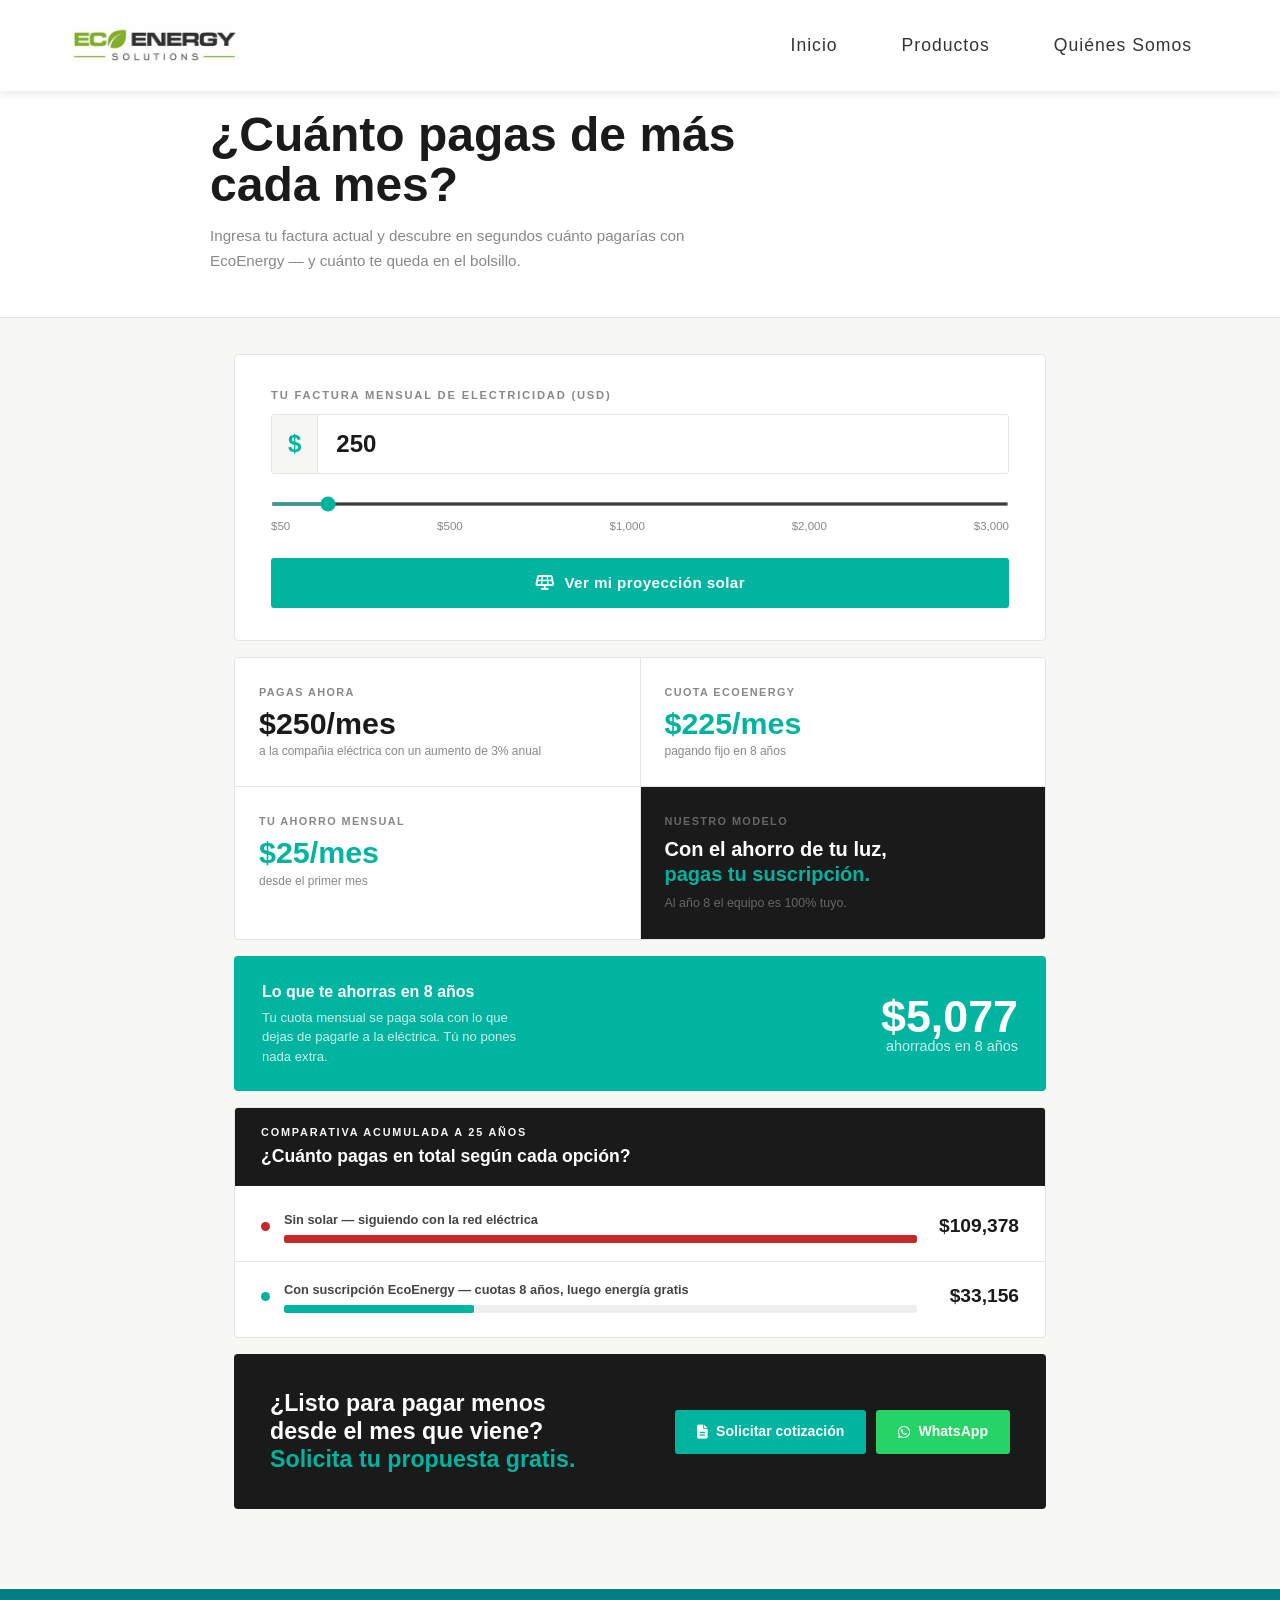
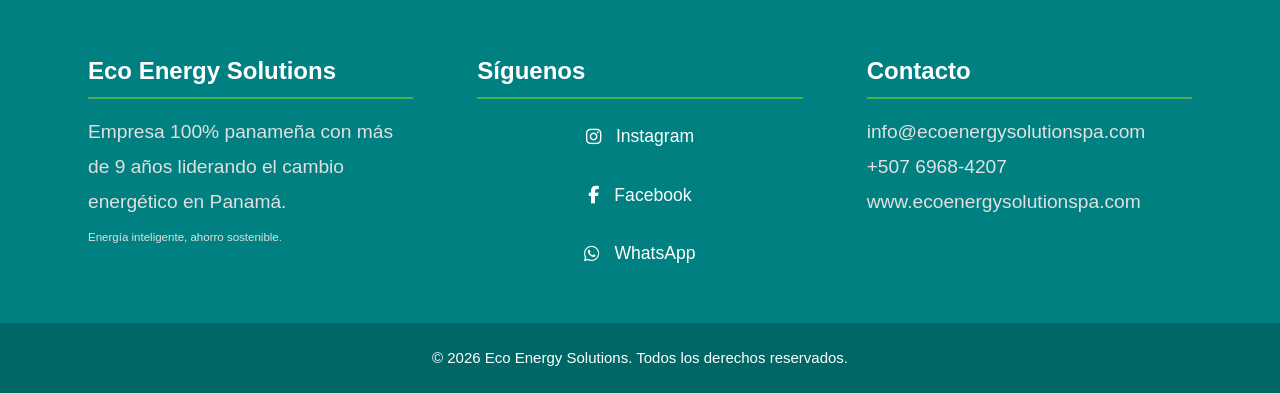
==== calculadora.html @ 78677430 "fix: corregir texto WhatsApp a 8 años" ====
<!DOCTYPE html>
<html lang="es">
<head>
<meta charset="UTF-8">
<meta name="viewport" content="width=device-width, initial-scale=1.0">
<title>Calculadora Solar — Eco Energy Solutions</title>
<link rel="stylesheet" href="https://cdnjs.cloudflare.com/ajax/libs/font-awesome/6.4.0/css/all.min.css">
  <link rel="stylesheet" href="styles.css">
  <link rel="stylesheet" href="home.css">
  <style>
*{box-sizing:border-box;margin:0;padding:0}
:root{
  --teal:#00b4a0;
  --teal-dark:#009688;
  --ink:#1a1a1a;
  --ink2:#444;
  --ink3:#888;
  --line:#e4e4e4;
  --bg:#f7f7f5;
  --white:#ffffff;
}
body{font-family:Arial, sans-serif;background:var(--bg);color:var(--ink);font-size:15px;line-height:1.5}

/* NAV - Igual al del index.html */
.navbar {
  position: fixed;
  top: 0;
  left: 0;
  width: 100%;
  z-index: 1000;
  background: white;
  box-shadow: 0 2px 10px rgba(0, 0, 0, 0.1);
  padding: 0;
}

.navbar-container {
  max-width: 1200px;
  margin: 0 auto;
  padding: 0 2rem;
  display: flex;
  justify-content: space-between;
  align-items: center;
}

.navbar-logo {
  display: flex;
  align-items: center;
  padding: 0.5rem 0;
}

.logo-img {
  height: 100px;
  max-height: 75px;
  width: auto;
  transition: transform 0.3s ease;
}

.navbar-menu {
  display: flex;
  list-style: none;
  gap: 2rem;
  margin: 0;
  padding: 0;
}

.nav-link {
  color: #333;
  text-decoration: none;
  font-size: 1.1rem;
  font-weight: 500;
  padding: 0.5rem 1rem;
  border-radius: 5px;
  transition: all 0.3s ease;
  position: relative;
  letter-spacing: 1px;
}

.nav-link:hover {
  color: #2e7d32;
}

.nav-link::after {
  content: '';
  position: absolute;
  bottom: 0;
  left: 50%;
  width: 0;
  height: 2px;
  background: #2e7d32;
  transition: all 0.3s ease;
  transform: translateX(-50%);
}

.nav-link:hover::after {
  width: 80%;
}

/* HEADER */
.page-header{background:var(--white);border-bottom:1px solid var(--line);padding:48px 32px 44px; padding-top: 110px}
.page-header-inner{max-width:860px;margin:0 auto}
.eyebrow{font-size:.72rem;letter-spacing:2px;text-transform:uppercase;color:var(--teal);margin-bottom:10px;font-weight:600}
.page-header h1{font-family:Arial, sans-serif;font-size:clamp(1.9rem,4vw,3rem);font-weight:700;color:var(--ink);line-height:1.05;margin-bottom:12px}
.page-header p{color:var(--ink3);max-width:500px;font-size:.95rem;line-height:1.65}

/* MAIN */
.main{max-width:860px;margin:0 auto;padding:36px 24px 80px}

/* INPUT CARD */
.card{background:var(--white);border:1px solid var(--line);border-radius:4px;padding:32px 36px;margin-bottom:16px}
.field-label{font-size:.7rem;letter-spacing:1.8px;text-transform:uppercase;color:var(--ink3);font-weight:600;margin-bottom:10px;display:block}
.amount-row{display:flex;align-items:center;border:1.5px solid var(--line);border-radius:3px;overflow:hidden;transition:border-color .2s}
.amount-row:focus-within{border-color:var(--teal)}
.amount-prefix{padding:0 16px;font-size:1.5rem;font-weight:700;color:var(--teal);background:var(--bg);border-right:1px solid var(--line);height:58px;display:flex;align-items:center}
.amount-input{border:none;outline:none;font-size:1.5rem;font-weight:700;font-family:Arial, sans-serif;color:var(--ink);padding:0 18px;height:58px;flex:1;background:var(--white);min-width:0}
.slide-row{margin-top:16px}
.slide-row input[type=range]{width:100%;accent-color:var(--teal);cursor:pointer;height:4px}
.slide-marks{display:flex;justify-content:space-between;margin-top:6px;font-size:.72rem;color:var(--ink3)}
.calc-btn{margin-top:22px;background:var(--teal);color:var(--white);border:none;padding:0 32px;height:50px;font-family:Arial, sans-serif;font-size:.95rem;font-weight:600;letter-spacing:.4px;cursor:pointer;border-radius:3px;transition:background .2s;display:inline-flex;align-items:center;gap:10px;width:100%;justify-content:center}
.calc-btn:hover{background:var(--teal-dark)}

/* RESULTADO */
#resultado{display:none}
#resultado.show{display:block;animation:rise .4s ease}
@keyframes rise{from{opacity:0;transform:translateY(14px)}to{opacity:1;transform:translateY(0)}}

/* GRID 2x2 */
.resumen-grid{display:grid;grid-template-columns:1fr 1fr;gap:1px;background:var(--line);border:1px solid var(--line);border-radius:4px;overflow:hidden;margin-bottom:16px}
.rc{background:var(--white);padding:26px 24px}
.rc-label{font-size:.68rem;letter-spacing:1.4px;text-transform:uppercase;color:var(--ink3);font-weight:600;margin-bottom:8px}
.rc-val{font-family:Arial, sans-serif;font-size:1.9rem;font-weight:700;color:var(--ink);line-height:1;margin-bottom:5px}
.rc-val.teal{color:var(--teal)}
.rc-sub{font-size:.75rem;color:var(--ink3);line-height:1.4}

/* celda especial — eslogan */
.rc.slogan{background:var(--ink);display:flex;flex-direction:column;justify-content:center}
.rc.slogan .rc-label{color:#666}
.rc.slogan .slogan-text{font-family:Arial, sans-serif;font-size:1.25rem;font-weight:700;color:var(--white);line-height:1.25;margin-bottom:8px}
.rc.slogan .slogan-text em{color:var(--teal);font-style:normal}
.rc.slogan .rc-sub{color:#666;font-size:.78rem}

/* AHORRO BANNER */
.ahorro-banner{background:var(--teal);border-radius:4px;padding:24px 28px;display:flex;align-items:center;justify-content:space-between;gap:16px;margin-bottom:16px;flex-wrap:wrap}
.ab-text strong{color:var(--white);font-size:1rem;display:block;margin-bottom:4px;font-weight:700}
.ab-text p{color:rgba(255,255,255,.8);font-size:.82rem;max-width:280px;line-height:1.5}
.ab-num{font-family:Arial, sans-serif;font-size:2.8rem;font-weight:700;color:var(--white);line-height:1;text-align:right}
.ab-num small{font-size:.9rem;font-weight:500;opacity:.8;display:block}

/* BARRAS */
.compare-card{background:var(--white);border:1px solid var(--line);border-radius:4px;overflow:hidden;margin-bottom:16px}
.compare-header{background:var(--ink);padding:16px 26px}
.compare-header p{color:#f8f6f6;font-size:.68rem;letter-spacing:1.8px;text-transform:uppercase;font-weight:600}
.compare-header h2{color:var(--white);font-family:Arial, sans-serif;font-size:1.1rem;font-weight:600;margin-top:3px}
.compare-rows{padding:6px 0}
.compare-row{display:flex;align-items:center;padding:18px 26px;border-bottom:1px solid var(--line);gap:14px}
.compare-row:last-child{border-bottom:none}
.cr-dot{width:9px;height:9px;border-radius:50%;flex-shrink:0}
.cr-dot.red{background:#c62828}
.cr-dot.teal{background:var(--teal)}
.cr-dot.gray{background:#90a4ae}
.cr-info{flex:1;min-width:0}
.cr-label{font-size:.8rem;font-weight:600;color:var(--ink2);margin-bottom:6px}
.cr-track{height:8px;background:#efefef;border-radius:2px;overflow:hidden}
.cr-fill{height:100%;border-radius:2px;transition:width 1.1s cubic-bezier(.4,0,.2,1)}
.cr-fill.red{background:#c62828}
.cr-fill.teal{background:var(--teal)}
.cr-fill.gray{background:#90a4ae}
.cr-val{font-family:Arial, sans-serif;font-size:1.2rem;font-weight:700;color:var(--ink);white-space:nowrap;min-width:88px;text-align:right}

/* CTA */
.cta-strip{background:var(--ink);padding:36px;border-radius:4px;display:flex;align-items:center;justify-content:space-between;gap:24px;flex-wrap:wrap}
.cta-strip h2{font-family:Arial, sans-serif;font-size:1.45rem;font-weight:700;color:var(--white);line-height:1.2}
.cta-strip h2 em{color:var(--teal);font-style:normal}
.cta-btns{display:flex;gap:10px;flex-wrap:wrap}
.btn-teal{background:var(--teal);color:var(--white);text-decoration:none;padding:0 22px;height:44px;display:inline-flex;align-items:center;gap:8px;border-radius:3px;font-weight:600;font-size:.88rem;transition:background .2s}
.btn-teal:hover{background:var(--teal-dark)}
.btn-wa{background:#25d366;color:var(--white);text-decoration:none;padding:0 22px;height:44px;display:inline-flex;align-items:center;gap:8px;border-radius:3px;font-weight:600;font-size:.88rem;transition:background .2s}
.btn-wa:hover{background:#1ebc58}

/* Footer - usa los estilos de home.css */
.footer {
    font-family: Arial, sans-serif;
}

@media(max-width:620px){
  .resumen-grid{grid-template-columns:1fr}
  .ahorro-banner{flex-direction:column;text-align:center}
  .ab-num{text-align:center;font-size:2.2rem}
  .cta-strip{flex-direction:column;text-align:center;padding:28px 24px}
  .cta-btns{justify-content:center}
  .footer-grid{grid-template-columns:1fr}
  .card{padding:24px 20px}
  .nav{padding:0 16px}
  .page-header{padding:36px 20px 32px}
}
</style>
</head>
<body>

<nav class="navbar">
  <div class="navbar-container">
    <a href="/" class="navbar-logo">
      <img src="logo-ecoenergy.jpeg" alt="Logo Eco Energy Solutions" class="logo-img">
    </a>
    <ul class="navbar-menu">
      <li><a href="/" class="nav-link">Inicio</a></li>
      <li><a href="/productos" class="nav-link">Productos</a></li>
      <li><a href="/#quienes-somos" class="nav-link">Quiénes Somos</a></li>
    </ul>
  </div>
</nav>

<div class="page-header">
  <div class="page-header-inner">
    <h1>¿Cuánto pagas de más<br>cada mes?</h1>
    <p>Ingresa tu factura actual y descubre en segundos cuánto pagarías con EcoEnergy — y cuánto te queda en el bolsillo.</p>
  </div>
</div>

<div class="main">

  <!-- INPUT -->
  <div class="card">
    <label class="field-label">Tu factura mensual de electricidad (USD)</label>
    <div class="amount-row">
      <span class="amount-prefix">$</span>
      <input class="amount-input" type="number" id="bill" min="50" max="3000" step="5" value="250"
        oninput="document.getElementById('slider').value=this.value; calcular()">
    </div>
    <div class="slide-row">
      <input type="range" id="slider" min="50" max="3000" step="5" value="250"
        oninput="document.getElementById('bill').value=this.value; calcular()">
      <div class="slide-marks"><span>$50</span><span>$500</span><span>$1,000</span><span>$2,000</span><span>$3,000</span></div>
    </div>
    <button class="calc-btn" onclick="calcular()">
      <i class="fas fa-solar-panel"></i> Ver mi proyección solar
    </button>
  </div>

  <!-- RESULTADO -->
  <div id="resultado">

    <!-- GRID 2x2 -->
    <div class="resumen-grid">
      <div class="rc">
        <div class="rc-label">Pagas ahora</div>
        <div class="rc-val" id="r-red">—</div>
        <div class="rc-sub">a la compañia eléctrica con un aumento de 3% anual</div>
      </div>
      <div class="rc">
        <div class="rc-label">Cuota EcoEnergy</div>
        <div class="rc-val teal" id="r-cuota">—</div>
        <div class="rc-sub">pagando fijo en 8 años</div>
      </div>
      <div class="rc">
        <div class="rc-label">Tu ahorro mensual</div>
        <div class="rc-val teal" id="r-ahorro-mes">—</div>
        <div class="rc-sub">desde el primer mes</div>
      </div>
      <div class="rc slogan">
        <div class="rc-label">Nuestro modelo</div>
        <div class="slogan-text">Con el ahorro de tu luz,<br><em>pagas tu suscripción.</em></div>
        <div class="rc-sub">Al año 8 el equipo es 100% tuyo.</div>
      </div>
    </div>

    <!-- AHORRO 8 AÑOS -->
    <div class="ahorro-banner">
      <div class="ab-text">
        <strong>Lo que te ahorras en 8 años</strong>
        <p>Tu cuota mensual se paga sola con lo que dejas de pagarle a la eléctrica. Tú no pones nada extra.</p>
      </div>
      <div class="ab-num">
        <span id="r-ahorro8">—</span>
        <small>ahorrados en 8 años</small>
      </div>
    </div>

    <!-- BARRAS 25 AÑOS -->
    <div class="compare-card">
      <div class="compare-header">
        <p>Comparativa acumulada a 25 años</p>
        <h2>¿Cuánto pagas en total según cada opción?</h2>
      </div>
      <div class="compare-rows">
        <div class="compare-row">
          <div class="cr-dot red"></div>
          <div class="cr-info">
            <div class="cr-label">Sin solar — siguiendo con la red eléctrica</div>
            <div class="cr-track"><div class="cr-fill red" id="b-red" style="width:0%"></div></div>
          </div>
          <div class="cr-val" id="b-red-val">—</div>
        </div>
        <div class="compare-row">
          <div class="cr-dot teal"></div>
          <div class="cr-info">
            <div class="cr-label">Con suscripción EcoEnergy — cuotas 8 años, luego energía gratis</div>
            <div class="cr-track"><div class="cr-fill teal" id="b-eco" style="width:0%"></div></div>
          </div>
          <div class="cr-val" id="b-eco-val">—</div>
        </div>
        </div> <!-- cierra compare-rows -->
      </div> <!-- cierra compare-card -->
    </div> <!-- cierra #resultado -->

    <!-- CTA -->
    <div class="cta-strip">
      <h2>¿Listo para pagar menos<br>desde el mes que viene?<br><em>Solicita tu propuesta gratis.</em></h2>
      <div class="cta-btns">
        <a href="/index.html#contacto" class="btn-teal"><i class="fas fa-file-alt"></i> Solicitar cotización</a>
        <a id="wa-btn" href="https://wa.me/50769684207" target="_blank" class="btn-wa"><i class="fab fa-whatsapp"></i> WhatsApp</a>
      </div>
    </div>

  </div> <!-- cierra .main -->

<!-- Footer -->
<footer class="footer">
  <div class="footer-container">
    <div class="footer-section">
      <h3>Eco Energy Solutions</h3>
      <p>Empresa 100% panameña con más de 9 años liderando el cambio energético en Panamá.</p>
      <p style="margin-top:8px;color:rgb(224, 224, 224);font-size:.72rem">Energía inteligente, ahorro sostenible.</p>
    </div>
    <div class="footer-section">
      <h3>Síguenos</h3>
      <div class="social-links">
        <a href="https://www.instagram.com/ecoenergysolutionspty/" target="_blank" class="social-link">
          <i class="fab fa-instagram" style="margin-right:7px"></i>Instagram
        </a>
        <a href="https://www.facebook.com/EcoEnergySolutionsPTY/" target="_blank" class="social-link">
          <i class="fab fa-facebook-f" style="margin-right:7px"></i>Facebook
        </a>
        <a href="https://wa.me/50769684207" target="_blank" class="social-link">
          <i class="fab fa-whatsapp" style="margin-right:7px"></i>WhatsApp
        </a>
      </div>
    </div>
    <div class="footer-section">
      <h3>Contacto</h3>
      <p>info@ecoenergysolutionspa.com</p>
      <p>+507 6968-4207</p>
      <p>www.ecoenergysolutionspa.com</p>
    </div>
  </div>
  <div class="footer-bottom">&copy; 2026 Eco Energy Solutions. Todos los derechos reservados.</div>
</footer>

<script>
const TASA_ALZA   = 0.03;  // 3% alza anual red eléctrica
const ANOS_SUB    = 8;
// Ratio costo sistema basado en propuesta real: $11,597 para $250.89/mes
const RATIO_COST_PER_BILL = 11597 / 250.89;

function fmt(n){ return '$' + Math.round(n).toLocaleString('es-PA') }

function calcular(){
  const bill = parseFloat(document.getElementById('bill').value) || 0;
  if(bill < 50) return;

  // Descuento: 0% hasta $200, 10% arriba de $200
  const DESCUENTO = bill > 200 ? 0.10 : 0;
  const cuota      = Math.round(bill * (1 - DESCUENTO));
  const ahorroMes  = bill - cuota;
  const costoTotal = bill * RATIO_COST_PER_BILL;

  // Grid 2x2
  document.getElementById('r-red').textContent       = fmt(bill) + '/mes';
  document.getElementById('r-cuota').textContent     = fmt(cuota) + '/mes';
  document.getElementById('r-ahorro-mes').textContent = fmt(ahorroMes) + '/mes';

// Ahorro acumulado 25 años
  let ahorro8 = 0, totalRed25 = 0, totalEco25 = 0;
  for(let y = 1; y <= 25; y++){
    const redAnual   = bill * 12 * Math.pow(1 + TASA_ALZA, y - 1);
    totalRed25      += redAnual;
    const cuotaAnual = y <= ANOS_SUB ? cuota * 12 : 0;
    totalEco25      += cuotaAnual;
    if(y <= ANOS_SUB) ahorro8 += (redAnual - cuotaAnual);
  }
  document.getElementById('r-ahorro8').textContent = fmt(ahorro8);

  // Barras
const maxVal = Math.max(totalRed25, totalEco25 + costoTotal);
setTimeout(()=>{document.getElementById('b-red').style.width='100%';document.getElementById('b-eco').style.width=Math.round((totalEco25 + costoTotal) / maxVal * 100) + '%';}, 60);
document.getElementById('b-red-val').textContent=fmt(totalRed25);
document.getElementById('b-eco-val').textContent=fmt(totalEco25 + costoTotal);

  // WA precargado
  const msg = encodeURIComponent(`Hola, usé la calculadora de EcoEnergy. Mi factura es de ${fmt(bill)}/mes. Con EcoEnergy pagaría ${fmt(cuota)}/mes y ahorraría ${fmt(ahorro8)} en 8 años. ¿Me pueden enviar una propuesta?`);
  document.getElementById('wa-btn').href = `https://wa.me/50769684207?text=${msg}`;

  // Mostrar resultado
  const res = document.getElementById('resultado');
  if(!res.classList.contains('show')){
    res.classList.add('show');
    setTimeout(()=> res.scrollIntoView({behavior:'smooth',block:'start'}), 60);
  }
}

window.addEventListener('load', calcular);
</script>
</body>
</html>
---- styles.css ----
/* Estilos generales para Eco Energy */
* {
    margin: 0;
    padding: 0;
    box-sizing: border-box;
}

body {
    font-family: Arial, sans-serif;
    line-height: 1.3;
    color: #333;
    background-color: #f4f4f4;
}

h1 {
    color: #2e7d32;
    font-size: 2.5rem;
    margin-bottom: 1rem;
}

p {
    font-size: 1.2rem;
}

/* Estilo refinado para Financiamiento Directo */
.tarjeta-financiamiento {
    position: relative;
    background: #ffffff;
    transition: all 0.3s ease;
}

.tarjeta-financiamiento:hover {
    background: #f9fdf9;
    border-color: #2e7d32;
}

.etiqueta-exclusivo {
    position: absolute;
    top: -12px;
    left: 50%;
    transform: translateX(-50%);
    color: #ffffff;
    font-weight: bold;
    font-size: 0.75rem;
    padding: 4px 18px;
    border-radius: 4px;
    text-transform: uppercase;
    letter-spacing: 1px;
}

.texto-destacado {
    color: #1b5e20;
    font-size: 1.1rem;
    margin-bottom: 10px;
    display: block;
}
---- home.css ----
/* Estilos específicos para la página home */

/* Navbar */
.navbar {
    position: fixed;
    top: 0;
    left: 0;
    width: 100%;
    z-index: 1000;
    background: white;
    backdrop-filter: blur(10px);
    padding: 0rem 0;
    transition: top 0.3s;
    box-shadow: 0 2px 10px rgba(0, 0, 0, 0.1);
}

.navbar-static {
    position: static;
    box-shadow: none;
}

.navbar-container {
    max-width: 1200px;
    margin: 0 auto;
    padding: 0 2rem;
    display: flex;
    justify-content: space-between;
    align-items: center;
}

.navbar-logo {
    display: flex;
    align-items: center;
    padding: 0.5rem 0;
}

.logo-img {
    height: 100px;
    max-height: 75px;
    width: auto;
    transition: transform 0.3s ease;
}

.logo-img:hover {
    transform: scale(1.05);
}

.navbar-logo:hover {
    color: inherit;
}

.navbar-menu {
    display: flex;
    list-style: none;
    gap: 1.6rem;
    margin: 0;
    padding: 0;
}

.nav-link {
    color: #333;
    text-decoration: none;
    font-size: 1.1rem;
    font-weight: 500;
    padding: 0.5rem 0.85rem;
    border-radius: 5px;
    transition: all 0.3s ease;
    position: relative;
    letter-spacing: 1px;
}

.nav-link::after {
    content: '';
    position: absolute;
    bottom: 0;
    left: 50%;
    width: 0;
    height: 2px;
    background: #2e7d32;
    transition: all 0.3s ease;
    transform: translateX(-50%);
}

.nav-link:hover {
    color: #2e7d32;
}

.nav-link:hover::after {
    width: 80%;
}

/* Hero Section (Video) */
.hero {
    position: relative;
    width: 100%;
    height: 100vh;
    overflow: hidden;
}

.hero-video {
    position: absolute;
    top: 0;
    left: 0;
    width: 100%;
    height: 100%;
    object-fit: cover;
    z-index: -2;
    display: block !important;
}

.hero-overlay {
    position: absolute;
    top: 0;
    left: 0;
    width: 100%;
    height: 100%;
    background: rgba(0, 0, 0, 0.5);
    z-index: -1;
}

.hero-content {
    position: relative;
    z-index: 2;
    text-align: center;
    color: #fff;
    padding: 2rem;
    max-width: 800px;
    display: flex;
    flex-direction: column;
    justify-content: center;
    align-items: center;
    height: 100%;
}

/* (Se mantienen estilos existentes para .hero-title y .hero-subtitle) */


/* NOTA: secciones .hero-swiper/.hero-slide/.slide-image eliminadas por el uso de video en el hero */


/* .hero-slide removed (hero now uses video background) */




.hero-overlay {
    position: absolute;
    top: 0;
    left: 0;
    width: 100%;
    height: 100%;
    background: rgba(0, 0, 0, 0.5);
    z-index: 1;
}

.hero-content {
    position: relative;
    z-index: 2;
    text-align: center;
    color: white;
    padding: 2rem;
    max-width: 800px;
    display: flex;
    flex-direction: column;
    justify-content: center;
    align-items: center;
    height: 100%;
}

.hero-title {
    font-size: 4rem;
    font-weight: bold;
    margin-bottom: 1rem;
    text-shadow: 2px 2px 4px rgba(0, 0, 0, 0.5);
    opacity: 0;
    transform: translateY(30px);
    animation: fadeInUp 1s ease forwards;
}

.hero-subtitle {
    font-size: 1.8rem;
    font-weight: 300;
    color: #fff;
    text-shadow: 2px 2px 4px rgba(0, 0, 0, 0.7);
    opacity: 0;
    transform: translateY(30px);
    animation: fadeInUp 1s ease 0.3s forwards;
}


@keyframes fadeInUp {
    to {
        opacity: 1;
        transform: translateY(0);
    }
}

/* Swiper Navigation */
.swiper-pagination {
    z-index: 3;
}

.swiper-pagination-bullet {
    background: white;
    opacity: 0.7;
}

.swiper-pagination-bullet-active {
    background: #008080;
    opacity: 1;
}

.swiper-button-next,
.swiper-button-prev {
    color: white;
    z-index: 3;
}

.swiper-button-next:hover,
.swiper-button-prev:hover {
    color: #008080;
}

/* Sección Aliados */
.aliados-section {
    padding: 60px 20px;
    text-align: center;
    background-color: #f9f9f9;
}

.aliados-swiper {
    width: 100%;
    height: 150px;
    padding: 20px 0;
}

.aliados-swiper .swiper-wrapper {
    /* Swiper maneja el layout internamente - no forzar flex aquí */
}

.aliados-swiper .swiper-slide {
    display: flex !important;
    align-items: center;
    justify-content: center;
}

.partner-logo {
    width: 100%;
    max-width: 300px; /* Hace los logos más grandes */
    max-height: 150px; /* Limita la altura para que no se deformen */
    object-fit: contain; /* Mantiene la proporción sin recortar */
    filter: grayscale(100%);
    opacity: 0.6;
    transition: 0.2s;
    mix-blend-mode: multiply; /* Truco para quitar el fondo blanco */
    margin: 0 auto; /* Centra la imagen en su caja */
    display: block;
}
.partner-logo:hover {
    filter: grayscale(0%);
    opacity: 1;
}

/* Sección Servicios */
.servicios-section {
    padding: 60px 20px;
    text-align: center;
    background-color: #f4f4f4;
}

.section-title {
    color: #008080;
    font-size: 2.5rem;
    margin-bottom: 30px;
}

.servicios-container {
    max-width: 1200px;
    margin: 0 auto;
    display: flex;
    justify-content: space-around;
    flex-wrap: wrap;
    gap: 20px;
}

.servicio-card {
    width: 300px;
    background: white;
    padding: 30px 20px;
    border-radius: 10px;
    box-shadow: 0 4px 8px rgba(0, 0, 0, 0.1);
    margin: 10px;
    transition: transform 0.3s ease, box-shadow 0.3s ease;
}

.servicio-card:hover {
    transform: translateY(-5px);
    box-shadow: 0 8px 20px rgba(0, 0, 0, 0.15);
}

.servicio-icon {
    font-size: 3rem;
    color: #008080;
    margin-bottom: 15px;
}

.servicio-card h3 {
    color: #008080;
    margin-bottom: 10px;
    font-size: 1.5rem;
}

.servicio-card p {
    color: #555;
    line-height: 1.6;
}

/* Sección Productos */
.productos-section {
    padding: 60px 20px;
    background-color: #fff;
    text-align: center;
}

.productos-subtitle {
    margin-bottom: 25px;
    color: #444;
    font-size: 1.5rem;
}

.productos-grid {
    display: grid;
    grid-template-columns: repeat(auto-fit, minmax(200px, 1fr));
    gap: 20px;
    max-width: 1100px;
    margin: 0 auto 50px;
}

.producto-card {
    padding: 20px;
    border: 1px solid #eee;
    border-radius: 8px;
    transition: 0.3s;
    background: #fafafa;
}

.producto-card:hover {
    transform: translateY(-5px);
    box-shadow: 0 8px 20px rgba(0, 0, 0, 0.1);
}

.producto-card strong {
    display: block;
    font-size: 1.2rem;
    color: #008080;
    margin-bottom: 10px;
}

.producto-card p {
    font-size: 0.9rem;
    color: #666;
    margin: 0;
}

.producto-destacado {
    max-width: 400px;
    margin: 0 auto;
    padding: 25px;
    border: 2px solid #008080;
    border-radius: 12px;
    background-color: #f9fef9;
}

.badge-recomendado {
    background: #008080;
    color: white;
    padding: 5px 12px;
    border-radius: 20px;
    font-size: 0.8rem;
    display: inline-block;
    margin-bottom: 10px;
}

.producto-destacado h4 {
    font-size: 1.5rem;
    margin: 10px 0 5px;
    color: #333;
}

.producto-destacado > p {
    color: #555;
    margin-bottom: 15px;
}

.producto-lista {
    text-align: left;
    font-size: 0.9rem;
    color: #666;
    list-style: none;
    padding: 0;
    margin: 0 auto;
    display: inline-block;
}

.producto-lista li {
    margin: 8px 0;
}

.producto-lista li i {
    color: #008080;
    margin-right: 8px;
}

/* Sección Quiénes Somos */
.nosotros-section {
    padding: 80px 20px;
    background-color: #ffffff;
}

.nosotros-container {
    max-width: 1100px;
    margin: 0 auto;
    display: flex;
    flex-wrap: wrap;
    align-items: center;
    gap: 50px;
}

.nosotros-imagen {
    flex: 1;
    min-width: 300px;
}

.nosotros-imagen img {
    width: 100%;
    border-radius: 20px;
    box-shadow: 20px 20px 0px #e8f5e9;
}

.nosotros-content {
    flex: 1;
    min-width: 300px;
}

.nosotros-badge {
    color: #008080;
    font-weight: bold;
    text-transform: uppercase;
    letter-spacing: 2px;
}

.nosotros-title {
    font-size: 2.5rem;
    color: #333;
    margin: 15px 0;
}

.nosotros-text {
    font-size: 1.1rem;
    color: #555;
    line-height: 1.8;
    margin-bottom: 20px;
}

.nosotros-stats {
    display: flex;
    gap: 30px;
    margin-top: 30px;
}

.stat-item h4 {
    color: #008080;
    font-size: 1.8rem;
    margin: 0;
}

.stat-item small {
    color: #777;
    font-weight: bold;
}

/* Responsive para Quiénes Somos */
@media (max-width: 768px) {
    .nosotros-title {
        font-size: 1.8rem;
    }

    .nosotros-text {
        text-align: center;
    }

    .nosotros-stats {
        justify-content: center;
    }
}

/* Sección Contacto */
.contacto-section {
    padding: 60px 20px;
    text-align: center;
    background: white;
}

.contacto-form {
    max-width: 500px;
    margin: 0 auto;
    display: flex;
    flex-direction: column;
    gap: 15px;
}

.form-group {
    margin-bottom: 0;
}

.form-input {
    width: 100%;
    padding: 12px 15px;
    border: 1px solid #ccc;
    border-radius: 5px;
    font-size: 1rem;
    transition: border-color 0.3s ease, box-shadow 0.3s ease;
}

.form-input:focus {
    outline: none;
    border-color: #008080;
    box-shadow: 0 0 0 3px rgba(0, 128, 128, 0.2);
}

.form-textarea {
    height: 120px;
    resize: vertical;
}

.form-button {
    padding: 14px 30px;
    background-color: #008080;
    color: white;
    border: none;
    border-radius: 5px;
    font-size: 1.1rem;
    font-weight: bold;
    cursor: pointer;
    transition: background-color 0.3s ease, transform 0.3s ease;
}

.form-button:hover {
    background-color: #006666;
    transform: translateY(-2px);
}

/* Footer */
.footer {
    background: #008080;
    color: white;
    padding: 3rem 0 0 0;
}

.footer-container {
    max-width: 1200px;
    margin: 0 auto;
    padding: 0 2rem;
    display: grid;
    grid-template-columns: repeat(3, 1fr);
    gap: 2rem;
}

.footer-section {
    padding: 1rem;
}

.footer-section h3 {
    color: white;
    font-size: 1.5rem;
    margin-bottom: 1rem;
    border-bottom: 2px solid #4caf50;
    padding-bottom: 0.5rem;
}

.footer-section p {
    color: #e0e0e0;
    line-height: 1.8;
}

.social-links {
    display: flex;
    flex-direction: column;
    gap: 1rem;
}

.social-link {
    display: flex;
    align-items: center;
    justify-content: center;
    gap: 0.5rem;
    color: white;
    text-decoration: none;
    font-size: 1.1rem;
    padding: 0.5rem;
    transition: all 0.3s ease;
}

.social-link:hover {
    color: #4caf50;
    transform: translateX(5px);
}

.social-icon {
    font-size: 1.3rem;
    width: 24px;
    text-align: center;
}

.footer-bottom {
    background: rgba(0, 0, 0, 0.2);
    padding: 1.5rem;
    text-align: center;
    margin-top: 2rem;
}

.footer-bottom p {
    color: white;
}

/* Responsive */
@media (max-width: 768px) {
    .navbar-container {
        flex-direction: column;
        gap: 1rem;
    }
    
    .navbar-menu {
        gap: 1rem;
        flex-wrap: wrap;
        justify-content: center;
    }
    
    .nav-link {
        font-size: 1rem;
        padding: 0.4rem 0.8rem;
    }
    
    .navbar-logo {
        padding: 0.5rem 0;
    }
    
    .logo-img {
        height: 80px;
    }

    /* Ajuste para que el Hero no quede oculto bajo el Navbar en móvil */
    .hero-content {
        padding-top: 120px;
    }
    
    .hero-title {
        font-size: 2.5rem;
    }
    
    .hero-subtitle {
        font-size: 1.3rem;
    }
    
    .section-title {
        font-size: 2rem;
    }
    
    .servicio-card {
        width: 100%;
        max-width: 350px;
    }
    
    .footer-container {
        grid-template-columns: 1fr;
    }
}



/* Ajuste de tamaño específico para igualar logos */
img[alt="AB Corp"] {
    transform: scale(1.6);
}

img[alt="Figuer"] {
    transform: scale(2.4);
}

/* Nuevos estilos para Calculadora Rediseñada */
.calculadora-form {
    max-width: 500px;
    margin: 0 auto;
    text-align: center;
}

.simulador-container {
    max-width: 600px;
    margin: 40px auto;
    text-align: center;
}

#monthly-bill {
    width: 200px;
    padding: 15px;
    font-size: 1.5rem;
    border: 2px solid #ddd;
    border-radius: 10px;
    text-align: center;
}

.btn-calcular {
    background: #2e7d32;
    color: white;
    border: none;
    padding: 15px 30px;
    font-size: 1.2rem;
    border-radius: 10px;
    cursor: pointer;
    margin-top: 20px;
    font-weight: bold;
}

.btn-calcular:hover {
    background: #1b5e20;
}

.columns-container {
    display: flex;
    gap: 30px;
    margin: 40px 0;
    justify-content: center;
}

.status-quo-column {
    flex: 1;
    background: #ffebee;
    padding: 30px;
    border-radius: 15px;
    text-align: center;
}

.eco-column {
    flex: 1;
    background: #e8f5e8;
    padding: 30px;
    border-radius: 15px;
    text-align: center;
}

.column-title {
    font-size: 1.8rem;
    font-weight: bold;
    margin-bottom: 20px;
}

.column-value {
    font-size: 2.5rem;
    font-weight: 800;
    color: #333;
}

.status-quo-column .column-title {
    color: #d32f2f;
}

.eco-column .column-title {
    color: #2e7d32;
}

.comparativa-table {
    width: 100%;
    max-width: 800px;
    margin: 40px auto;
    border-collapse: collapse;
    box-shadow: 0 10px 30px rgba(0,0,0,0.1);
    border-radius: 15px;
    overflow: hidden;
}

.comparativa-table th {
    background: #2e7d32;
    color: white;
    padding: 20px;
    text-align: left;
    font-weight: bold;
}

.comparativa-table td {
    padding: 20px;
    border-bottom: 1px solid #eee;
}

.comparativa-table tr:nth-child(even) {
    background: #f9f9f9;
}

.eco-win {
    font-weight: bold;
    color: #2e7d32;
}

.banco-win {
    color: #d32f2f;
}

/* Sección Cero Estrés - Beneficios */
.cero-estres-section {
    padding: 40px 20px;
    background: linear-gradient(135deg, #f4f9f4, #e8f5e8);
}

.cero-estres-title {
    text-align: center;
    font-size: 2.8rem;
    color: #008080;
    margin-bottom: 60px;
}

.beneficio-icon {
    font-size: 4rem;
    color: #008080;
    margin-bottom: 20px;
}

.beneficio-title {
    font-size: 1.6rem;
    color: #333333;
    margin-bottom: 15px;
    font-weight: bold;
}

.beneficios-grid {
    display: grid;
    grid-template-columns: repeat(auto-fit, minmax(300px, 1fr));
    gap: 30px;
    max-width: 1200px;
    margin: 0 auto;
}

.beneficio-card {
    background: white;
    padding: 40px 30px;
    border-radius: 20px;
    box-shadow: 0 15px 35px rgba(0,0,0,0.08);
    text-align: center;
    transition: transform 0.3s ease, box-shadow 0.3s ease;
}

.beneficio-card:hover {
    transform: translateY(-10px);
    box-shadow: 0 25px 50px rgba(0,0,0,0.15);
}

.beneficio-icon {
    font-size: 4rem;
    color: #008080;
    margin-bottom: 20px;
}

.beneficio-title {
    font-size: 1.6rem;
    color: #008080;
    margin-bottom: 15px;
    font-weight: bold;
}

.beneficio-text {
    color: #555;
    line-height: 1.6;
    font-size: 1.1rem;
}

/* Sección FAQ */
.faq-section {
    padding: 80px 20px;
    background: white;
}

.faq-title {
    text-align: center;
    font-size: 2.8rem;
    color: #333;
    margin-bottom: 50px;
}

.faq-list {
    max-width: 800px;
    margin: 0 auto;
}

.faq-item {
    border: 1px solid #eee;
    border-radius: 12px;
    margin-bottom: 20px;
    overflow: hidden;
    box-shadow: 0 5px 15px rgba(0,0,0,0.05);
}

.faq-question {
    background: #f8f9fa;
    padding: 25px 30px;
    cursor: pointer;
    font-weight: 600;
    font-size: 1.2rem;
    color: #333;
    display: flex;
    justify-content: space-between;
    align-items: center;
    transition: background 0.3s ease;
}

.faq-question:hover {
    background: #e9ecef;
}

.faq-question.active {
    background: #2e7d32;
    color: white;
}

.faq-arrow {
    font-size: 1.4rem;
    transition: transform 0.3s ease;
}

.faq-question.active .faq-arrow {
    transform: rotate(180deg);
}

.faq-answer {
    padding: 0 30px 25px;
    max-height: 0;
    overflow: hidden;
    transition: max-height 0.3s ease, padding 0.3s ease;
    color: #666;
    line-height: 1.6;
}

.faq-answer.active {
    padding: 25px 30px;
    max-height: 200px;
}

/* Responsive */
@media (max-width: 768px) {
    .cero-estres-title, .faq-title {
        font-size: 2.2rem;
    }
    
    .beneficios-grid {
        grid-template-columns: 1fr;
        gap: 20px;
    }
    
    .columns-container {
        flex-direction: column;
    }
}

#bill-slider::-webkit-slider-thumb {
    -webkit-appearance: none;
    appearance: none;
    width: 28px;
    height: 28px;
    border-radius: 50%;
    background: #2e7d32;
    cursor: pointer;
    box-shadow: 0 4px 8px rgba(46, 125, 50, 0.3);
    transition: transform 0.2s;
}

#bill-slider::-webkit-slider-thumb:hover {
    transform: scale(1.1);
}

#bill-slider::-moz-range-thumb {
    width: 28px;
    height: 28px;
    border-radius: 50%;
    background: #2e7d32;
    cursor: pointer;
    border: none;
    box-shadow: 0 4px 8px rgba(46, 125, 50, 0.3);
}

#bill-value {
    font-size: 4rem;
    font-weight: bold;
    color: #2e7d32;
    margin: 20px 0;
    font-family: -apple-system, BlinkMacSystemFont, 'Segoe UI', Roboto, sans-serif;
}

.slider-label {
    font-size: 1.2rem;
    color: #333;
    margin-bottom: 10px;
    font-weight: 500;
}

.results-card {
    background: white;
    border-radius: 20px;
    padding: 40px;
    box-shadow: 0 20px 40px rgba(0,0,0,0.1);
    margin-top: 40px;
    border-top: 5px solid #2e7d32;
}

.comparison {
    background: linear-gradient(135deg, #f9fef9, #e8f5e8);
    border-left: 5px solid #2e7d32;
    padding: 20px;
    margin-bottom: 20px;
    border-radius: 8px;
}

.comparison div {
    font-size: 1.4rem;
    margin-bottom: 10px;
    font-weight: 600;
    color: #333;
}

.comparison strong {
    color: #2e7d32;
}

.plan-highlight {
    font-size: 1.8rem;
    color: #d32f2f;
    font-weight: 700;
    margin-bottom: 30px;
    line-height: 1.4;
    text-align: center;
}

.cta-button {
    background: linear-gradient(135deg, #2e7d32, #4caf50);
    color: white;
    border: none;
    padding: 18px 40px;
    font-size: 1.3rem;
    font-weight: bold;
    border-radius: 50px;
    cursor: pointer;
    transition: all 0.3s ease;
    width: 100%;
    box-shadow: 0 10px 20px rgba(46, 125, 50, 0.3);
    text-decoration: none;
    display: inline-block;
    text-align: center;
}

.cta-button:hover {
    transform: translateY(-3px);
    box-shadow: 0 15px 30px rgba(46, 125, 50, 0.4);
    background: linear-gradient(135deg, #1b5e20, #2e7d32);
}

@media (max-width: 768px) {
    #bill-value {
        font-size: 3rem;
    }
    
    .plan-price {
        font-size: 2.5rem;
    }
    
    .plan-highlight {
        font-size: 1.5rem;
    }
    
    .results-card {
        padding: 30px 20px;
        margin: 20px;
    }
}

/* Botón Flotante WhatsApp */
.whatsapp-flotante {
    position: fixed;
    width: 60px;
    height: 60px;
    bottom: 30px;
    right: 30px;
    background-color: #25d366;
    color: #fff;
    border-radius: 50%;
    box-shadow: 2px 2px 15px rgba(0, 0, 0, 0.2);
    z-index: 9999;
    display: flex;
    justify-content: center;
    align-items: center;
    transition: transform 0.3s ease, background-color 0.3s ease;
}

.whatsapp-flotante:hover {
    transform: scale(1.1);
    background-color: #20b858;
}

.wa-icon {
    width: 35px;
    height: 35px;
}

/* ========================================
   NUEVOS ESTILOS AGREGADOS - Eco Energy
   ======================================== */

/* 1. Botón CTA Hero */
.btn-hero {
    background-color: #2e7d32;
    color: #ffffff;
    padding: 14px 32px;
    border-radius: 50px;
    font-size: 1.1rem;
    font-weight: bold;
    text-decoration: none;
    display: inline-block;
    margin-top: 30px;
    transition: background-color 0.3s ease;
}

.btn-hero:hover {
    background-color: #388e3c;
}

/* 2. Menú Hamburguesa Responsive */
.menu-toggle {
    display: none;
    flex-direction: column;
    justify-content: center;
    align-items: center;
    gap: 5px;
    background: transparent;
    border: none;
    cursor: pointer;
    padding: 5px;
}

.menu-toggle span {
    display: block;
    width: 25px;
    height: 2px;
    background-color: #2e7d32;
    transition: all 0.3s ease;
}

@media (max-width: 768px) {
    .menu-toggle {
        display: flex;
    }

    .navbar-menu {
        display: none;
        position: absolute;
        top: 70px;
        left: 0;
        width: 100%;
        background: white;
        flex-direction: column;
        padding: 20px;
        box-shadow: 0 4px 10px rgba(0,0,0,0.1);
        z-index: 999;
    }

    .navbar-menu.active {
        display: flex;
    }

    .navbar-container {
        position: relative;
    }
}

/* 3. Misión, Visión y Valores */
.mision-vision-grid {
    display: grid;
    grid-template-columns: 1fr 1fr;
    gap: 30px;
    max-width: 1000px;
    margin: 60px auto 0;
    padding: 0 20px;
}

@media (max-width: 768px) {
    .mision-vision-grid {
        grid-template-columns: 1fr;
    }
}

.mv-card {
    background: #f9f9f9;
    border-radius: 15px;
    padding: 35px;
    border-top: 4px solid #2e7d32;
    text-align: center;
}

.mv-card i {
    color: #2e7d32;
    font-size: 2rem;
    margin-bottom: 15px;
    display: block;
}

.mv-card h3 {
    color: #2e7d32;
    margin-bottom: 15px;
    font-size: 1.4rem;
}

.mv-card p {
    color: #555;
    line-height: 1.7;
    font-size: 0.95rem;
}

.valores-section {
    text-align: center;
    margin-top: 60px;
    padding: 0 20px;
}

.valores-title {
    font-size: 1.8rem;
    color: #333;
    margin-bottom: 30px;
}

.valores-grid {
    display: grid;
    grid-template-columns: repeat(3, 1fr);
    gap: 20px;
    max-width: 800px;
    margin: 0 auto;
}

@media (max-width: 992px) {
    .valores-grid {
        grid-template-columns: repeat(2, 1fr);
    }
}

@media (max-width: 768px) {
    .valores-grid {
        grid-template-columns: 1fr;
    }
}

.valor-item {
    display: flex;
    align-items: center;
    gap: 12px;
    background: white;
    padding: 18px 24px;
    border-radius: 10px;
    border: 1px solid #e8f5e9;
    box-shadow: 0 2px 8px rgba(0,0,0,0.05);
}

.valor-item i {
    color: #2e7d32;
    font-size: 1.3rem;
}

.valor-item span {
    font-weight: 600;
    color: #333;
}

/* 4. Testimonios */
.testimonios-section {
    background: #f9f9f9;
    padding: 80px 20px;
    text-align: center;
}

.section-subtitle {
    color: #666;
    margin-top: -20px;
    margin-bottom: 40px;
    font-size: 1.1rem;
}

.testimonios-grid {
    display: grid;
    grid-template-columns: repeat(3, 1fr);
    gap: 25px;
    max-width: 1100px;
    margin: 0 auto;
}

@media (max-width: 768px) {
    .testimonios-grid {
        grid-template-columns: 1fr;
    }
}

.testimonio-card {
    background: white;
    border-radius: 15px;
    padding: 35px;
    box-shadow: 0 5px 20px rgba(0,0,0,0.07);
    text-align: left;
    display: flex;
    flex-direction: column;
    gap: 20px;
    border-top: 3px solid #2e7d32;
}

.testimonio-estrellas {
    color: #f9a825;
    font-size: 1.3rem;
    letter-spacing: 3px;
}

.testimonio-texto {
    color: #555;
    line-height: 1.7;
    font-style: italic;
    flex: 1;
}

.testimonio-autor {
    display: flex;
    align-items: center;
    gap: 15px;
}

.testimonio-autor strong {
    display: block;
    color: #333;
}

.testimonio-autor small {
    color: #888;
}

.autor-avatar {
    width: 48px;
    height: 48px;
    border-radius: 50%;
    background: #2e7d32;
    color: white;
    display: flex;
    align-items: center;
    justify-content: center;
    font-weight: bold;
    font-size: 0.9rem;
    flex-shrink: 0;
}

/* 5. FAQ (nuevo accordion) */
.faq-section {
    padding: 80px 20px;
    background: white;
}

.faq-container {
    max-width: 800px;
    margin: 0 auto;
    display: flex;
    flex-direction: column;
    gap: 12px;
}

.faq-item {
    border: 1px solid #e0e0e0;
    border-radius: 10px;
    overflow: hidden;
}

.faq-pregunta {
    width: 100%;
    text-align: left;
    padding: 20px 25px;
    background: white;
    border: none;
    cursor: pointer;
    font-size: 1rem;
    font-weight: 600;
    color: #333;
    display: flex;
    justify-content: space-between;
    align-items: center;
}

.faq-pregunta:hover {
    background: #f9f9f9;
}

.faq-pregunta i {
    color: #2e7d32;
    transition: transform 0.3s ease;
}

.faq-respuesta {
    max-height: 0;
    overflow: hidden;
    transition: max-height 0.4s ease;
}

.faq-respuesta p {
    padding: 0 25px 20px;
    color: #555;
    line-height: 1.7;
    margin: 0;
}

.faq-item.active .faq-respuesta {
    max-height: 200px;
}

.faq-item.active .faq-pregunta i {
    transform: rotate(180deg);
}

/* ========================================
   ALIADOS - Versión anterior que mostraba los 3 logos
   (Tú ajustarás los tamaños)
   ======================================== */

.aliados-section {
    overflow: visible;
    text-align: center;
}

.aliados-swiper {
    width: 100%;
    max-width: 1000px;
    margin: 0 auto;
    height: 180px;
    padding: 15px 0;
}

.aliados-swiper .swiper-wrapper {
    align-items: center;
}

.aliados-swiper .swiper-slide {
    display: flex !important;
    align-items: center !important;
    justify-content: center !important;
    width: 220px !important;
    padding: 0 15px;
    opacity: 1 !important;
    visibility: visible !important;
}

/* Logos - tamaño base (tú los ajustarás) */
.aliados-swiper .partner-logo {
    max-width: 190px;
    max-height: 90px;
    width: auto;
    height: auto;
    object-fit: contain;
    display: block;
    opacity: 0.9;
    filter: grayscale(100%);
    mix-blend-mode: normal;
    margin: 0 auto;
    transition: all 0.3s ease;
}

.aliados-swiper .partner-logo:hover {
    opacity: 1;
    filter: grayscale(0%);
}

/* Ajustes específicos (tú los puedes cambiar) */
.aliados-swiper img[alt="AB Corp"] {
    max-width: 170px;
    transform: scale(1.3);
}

.aliados-swiper img[alt="Figuer"] {
    max-width: 180px;
    transform: scale(1.5);
}

.aliados-swiper img[alt="Kiz"] {
    max-width: 165px;
    transform: scale(1.1);
}

.aliados-swiper {
    width: 100%;
    max-width: 900px;
    margin: 0 auto;
    height: 280px;           /* Más alto para que entren los logos grandes */
    padding: 15px 0;
    display: flex;
    align-items: center;
    justify-content: center;
}

.aliados-swiper .swiper-wrapper {
    align-items: center;
    width: 100%;
}

.aliados-swiper .swiper-slide {
    display: flex !important;
    align-items: center !important;
    justify-content: center !important;
    width: 100% !important;
    height: 100%;
    padding: 0;
    opacity: 1 !important;
    visibility: visible !important;
}

/* Logos grandes pero que sí se vean (tamaño impactante pero realista) */
.aliados-swiper .partner-logo {
    max-width: 280px;
    max-height: 160px;
    width: auto;
    height: auto;
    object-fit: contain;
    display: block;
    opacity: 0.95;
    filter: grayscale(100%);
    mix-blend-mode: normal;
    margin: 0 auto;
    transition: all 0.4s ease;
}

/* Hover */
.aliados-swiper .partner-logo:hover {
    opacity: 1;
    filter: grayscale(0%);
    transform: scale(1.08);
}

/* Ajustes específicos para equilibrio y buen tamaño */
.aliados-swiper img[alt="AB Corp"] {
    max-width: 250px;
    transform: scale(1.45);
}

.aliados-swiper img[alt="Figuer"] {
    max-width: 260px;
    transform: scale(1.65);
}

.aliados-swiper img[alt="Kiz"] {
    max-width: 245px;
    transform: scale(1.25);
}

.aliados-swiper .swiper-wrapper {
    align-items: center;
}

.aliados-swiper .swiper-slide {
    display: flex !important;
    align-items: center !important;
    justify-content: center !important;
    width: 100% !important;   /* Ocupa todo el ancho disponible */
    padding: 0;
    opacity: 1 !important;
    visibility: visible !important;
}

/* Logos grandes e impactantes */
.aliados-swiper .partner-logo {
    max-width: 320px;
    max-height: 130px;
    width: auto;
    height: auto;
    object-fit: contain;
    display: block;
    opacity: 0.95;
    filter: grayscale(100%);
    mix-blend-mode: normal;
    margin: 0 auto;
    transition: all 0.4s ease;
}

/* Hover más notorio */
.aliados-swiper .partner-logo:hover {
    opacity: 1;
    filter: grayscale(0%);
    transform: scale(1.1);
}

/* Ajustes específicos para que queden bien equilibrados y grandes */
.aliados-swiper img[alt="AB Corp"] {
    max-width: 280px;
    transform: scale(1.5);
}

.aliados-swiper img[alt="Figuer"] {
    max-width: 300px;
    transform: scale(1.8);
}

.aliados-swiper img[alt="Kiz"] {
    max-width: 270px;
    transform: scale(1.35);
}

.aliados-swiper {
    width: 100%;
    max-width: 1100px;
    margin: 0 auto;
    height: 200px;
    padding: 20px 0;
    display: block;
}

.aliados-swiper .swiper-wrapper {
    align-items: center;
    justify-content: center;   /* Ayuda al centrado visual */
}

.aliados-swiper .swiper-wrapper {
    align-items: center;
}

.aliados-swiper .swiper-slide {
    display: flex !important;
    align-items: center !important;
    justify-content: center !important;
    width: 240px !important;
    padding: 0 20px;
    opacity: 1 !important;
    visibility: visible !important;
}

/* Logos más grandes y equilibrados */
.aliados-swiper .partner-logo {
    max-width: 210px;
    max-height: 95px;
    width: auto;
    height: auto;
    object-fit: contain;
    display: block !important;
    opacity: 0.9;
    filter: grayscale(100%);
    mix-blend-mode: normal;
    margin: 0 auto;
    transition: all 0.3s ease;
}

/* Hover */
.aliados-swiper .partner-logo:hover {
    opacity: 1;
    filter: grayscale(0%);
    transform: scale(1.08);
}

/* Ajustes específicos para que se vean más parecidos y grandes */
.aliados-swiper img[alt="AB Corp"] {
    max-width: 190px;
    transform: scale(1.4);
}

.aliados-swiper img[alt="Figuer"] {
    max-width: 200px;
    transform: scale(1.65);
}

/* Kiz reducido un poco para que no quede desproporcionado */
.aliados-swiper img[alt="Kiz"] {
    max-width: 185px;
    transform: scale(1.15);
}

/* ========================================
   ALIADOS - SOLO CARRUSEL EN MÓVIL
   Desktop: 3 logos estáticos y centrados
   Móvil: carrusel normal
   ======================================== */

/* ===== DESKTOP / TABLET: mostrar los 3 estáticos y centrados ===== */
@media (min-width: 768px) {
    .aliados-swiper {
        height: auto !important;
        padding: 20px 0;
        display: flex !important;
        justify-content: center;
        align-items: center;
        gap: 50px;
        max-width: 900px;
        margin: 0 auto;
    }

    .aliados-swiper .swiper-wrapper {
        display: flex !important;
        justify-content: center;
        align-items: center;
        gap: 50px;
        width: auto !important;
        transform: none !important;
        transition: none !important;
    }

    .aliados-swiper .swiper-slide {
        width: auto !important;
        flex: 0 0 auto !important;
        opacity: 1 !important;
        visibility: visible !important;
        transform: none !important;
        margin: 0 !important;
    }

    /* Mantenemos los tamaños que te gustaron */
    .aliados-swiper .partner-logo {
        max-width: 190px;
        max-height: 90px;
        opacity: 0.9;
        filter: grayscale(100%);
    }

    .aliados-swiper img[alt="AB Corp"] {
        max-width: 170px;
        transform: scale(1.3);
    }

    .aliados-swiper img[alt="Figuer"] {
        max-width: 180px;
        transform: scale(1.5);
    }

    .aliados-swiper img[alt="Kiz"] {
        max-width: 165px;
        transform: scale(1.1);
    }
}

/* ===== MÓVIL: carrusel normal (Swiper funciona) ===== */
@media (max-width: 767px) {
    .aliados-swiper {
        height: 160px;
        padding: 15px 0;
    }

    .aliados-swiper .swiper-slide {
        width: 200px !important;
        padding: 0 10px;
    }

    .aliados-swiper .partner-logo {
        max-width: 160px;
        max-height: 80px;
    }
}

/* ========================================
   VALORES - Accordion independiente (estilo limpio como FAQ)
   ======================================== */

.valores-grid .valor-item {
    display: flex;
    flex-direction: column;
    background: white;
    border: 1px solid #e8f5e9;
    border-radius: 12px;
    overflow: hidden;
    transition: box-shadow 0.2s ease;
    text-align: left;
}

.valor-item:hover {
    box-shadow: 0 4px 12px rgba(0, 0, 0, 0.06);
}

.valor-header {
    width: 100%;
    display: flex;
    align-items: flex-start;    /* Mejor alineación cuando el texto es largo */
    gap: 12px;
    background: transparent;
    border: none;
    padding: 16px 20px;
    cursor: pointer;
    font-size: 1rem;
    color: #333;
    text-align: left;
    transition: background 0.2s ease;
    min-height: 68px;           /* Altura suficiente para que quepan dos líneas sin desalinear */
    box-sizing: border-box;
}

.valor-header:hover {
    background: #f9f9f9;
}

.valor-header i:first-child {
    color: #2e7d32;
    font-size: 1.3rem;
    flex-shrink: 0;
}

.valor-header span {
    font-weight: 600;
    flex: 1;
    line-height: 1.25;
}

/* Ajuste especial para el nombre más largo */
.valor-item:nth-child(6) .valor-header span {
    font-size: 0.92rem;
}

.valor-arrow {
    color: #2e7d32;
    transition: transform 0.3s ease;
    flex-shrink: 0;
}

.valor-item.active .valor-arrow {
    transform: rotate(180deg);
}

.valor-descripcion {
    max-height: 0;
    overflow: hidden;
    transition: max-height 0.4s ease;
    background: #f9f9f9;
    border-top: 1px solid #e8f5e9;
}

.valor-item.active .valor-descripcion {
    max-height: 200px;   /* Aumentado para que no se corte el texto largo (ej. Excelencia) */
}

.valor-descripcion p {
    padding: 16px 20px;
    margin: 0;
    color: #555;
    font-size: 0.95rem;
    line-height: 1.55;
}
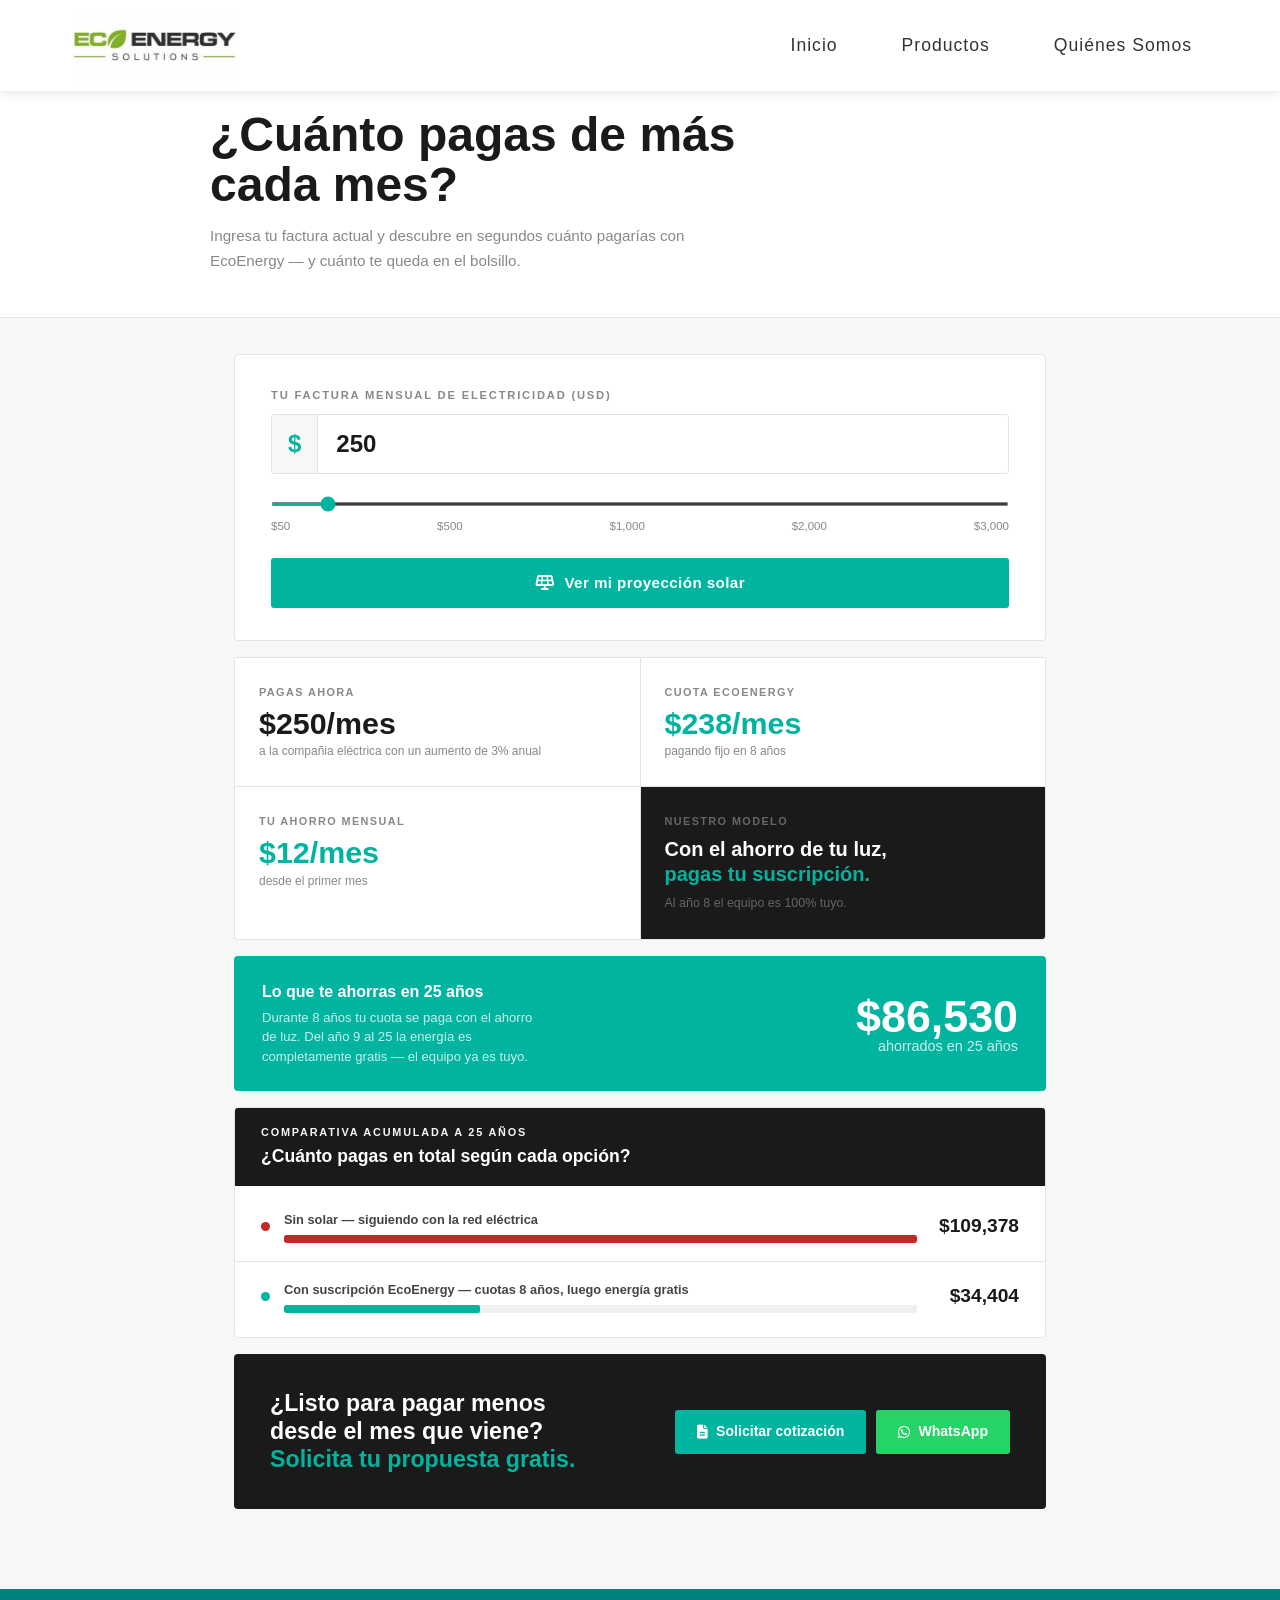
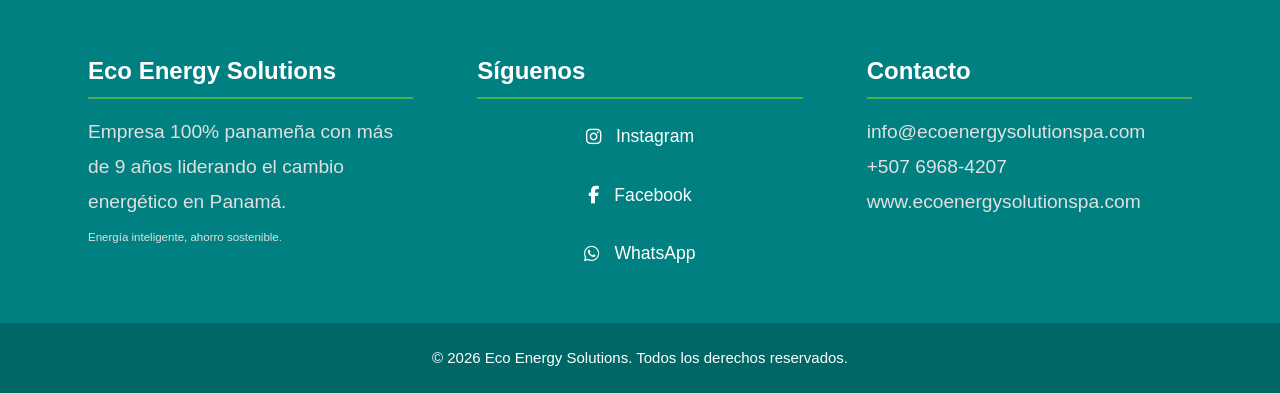
==== commit e9918ee5: "feat: corregir cálculo calculadora a 25 años - Descuento fijo 95% sin condiciones - Ahorro acumulado" ====
--- a/calculadora.html
+++ b/calculadora.html
@@ -263,15 +263,15 @@
       </div>
     </div>
 
-    <!-- AHORRO 8 AÑOS -->
+    <!-- AHORRO 25 AÑOS -->
     <div class="ahorro-banner">
       <div class="ab-text">
-        <strong>Lo que te ahorras en 8 años</strong>
-        <p>Tu cuota mensual se paga sola con lo que dejas de pagarle a la eléctrica. Tú no pones nada extra.</p>
+        <strong>Lo que te ahorras en 25 años</strong>
+        <p>Durante 8 años tu cuota se paga con el ahorro de luz. Del año 9 al 25 la energía es completamente gratis — el equipo ya es tuyo.</p>
       </div>
       <div class="ab-num">
         <span id="r-ahorro8">—</span>
-        <small>ahorrados en 8 años</small>
+        <small>ahorrados en 25 años</small>
       </div>
     </div>
 
@@ -357,9 +357,8 @@
   const bill = parseFloat(document.getElementById('bill').value) || 0;
   if(bill < 50) return;
 
-  // Descuento: 0% hasta $200, 10% arriba de $200
-  const DESCUENTO = bill > 200 ? 0.10 : 0;
-  const cuota      = Math.round(bill * (1 - DESCUENTO));
+  // Descuento fijo: el 95% de la factura
+  const cuota      = Math.round(bill * 0.95);
   const ahorroMes  = bill - cuota;
   const costoTotal = bill * RATIO_COST_PER_BILL;
 
@@ -369,15 +368,15 @@
   document.getElementById('r-ahorro-mes').textContent = fmt(ahorroMes) + '/mes';
 
 // Ahorro acumulado 25 años
-  let ahorro8 = 0, totalRed25 = 0, totalEco25 = 0;
+  let ahorro25 = 0, totalRed25 = 0, totalEco25 = 0;
   for(let y = 1; y <= 25; y++){
     const redAnual   = bill * 12 * Math.pow(1 + TASA_ALZA, y - 1);
     totalRed25      += redAnual;
     const cuotaAnual = y <= ANOS_SUB ? cuota * 12 : 0;
     totalEco25      += cuotaAnual;
-    if(y <= ANOS_SUB) ahorro8 += (redAnual - cuotaAnual);
+    ahorro25 += (redAnual - cuotaAnual);
   }
-  document.getElementById('r-ahorro8').textContent = fmt(ahorro8);
+  document.getElementById('r-ahorro8').textContent = fmt(ahorro25);
 
   // Barras
 const maxVal = Math.max(totalRed25, totalEco25 + costoTotal);
@@ -386,7 +385,7 @@
 document.getElementById('b-eco-val').textContent=fmt(totalEco25 + costoTotal);
 
   // WA precargado
-  const msg = encodeURIComponent(`Hola, usé la calculadora de EcoEnergy. Mi factura es de ${fmt(bill)}/mes. Con EcoEnergy pagaría ${fmt(cuota)}/mes y ahorraría ${fmt(ahorro8)} en 8 años. ¿Me pueden enviar una propuesta?`);
+  const msg = encodeURIComponent(`Hola, usé la calculadora de EcoEnergy. Mi factura es de ${fmt(bill)}/mes. Con EcoEnergy pagaría ${fmt(cuota)}/mes y ahorraría ${fmt(ahorro25)} en 25 años. ¿Me pueden enviar una propuesta?`);
   document.getElementById('wa-btn').href = `https://wa.me/50769684207?text=${msg}`;
 
   // Mostrar resultado
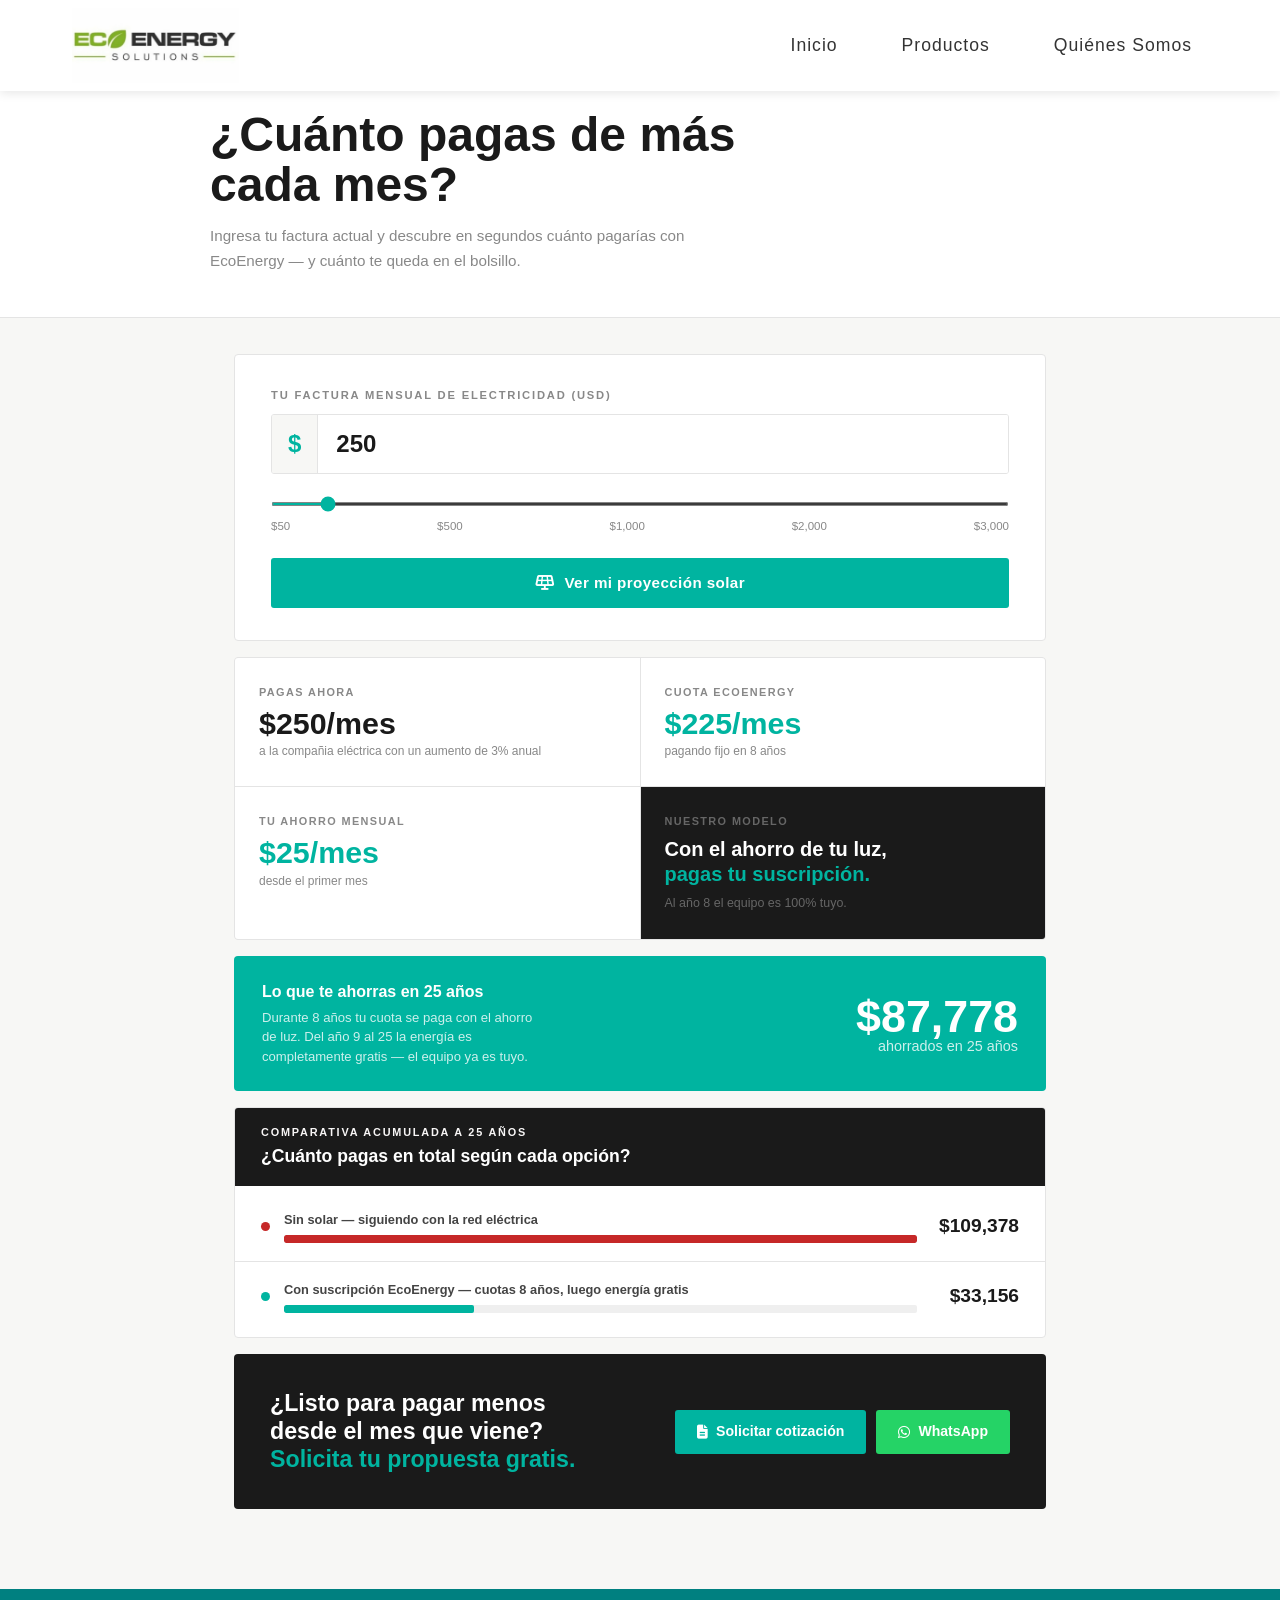
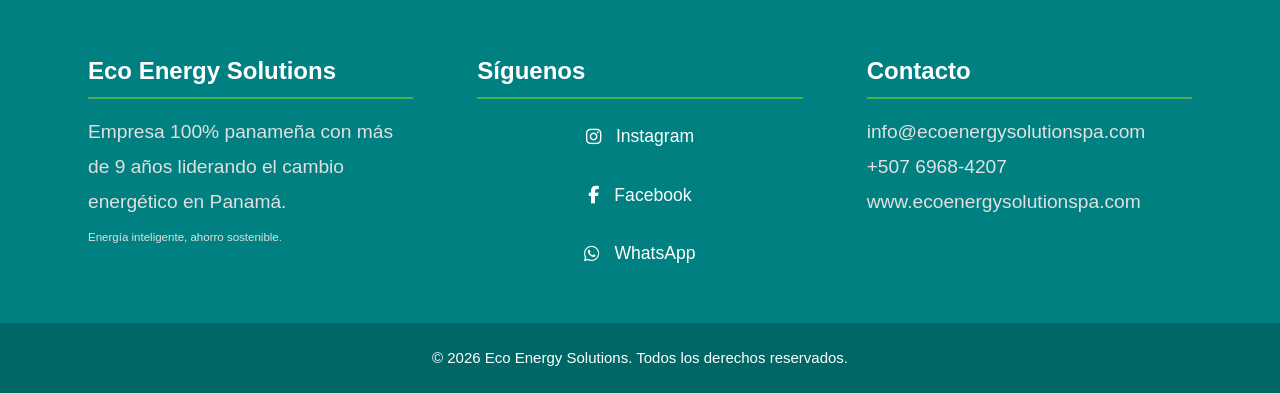
==== commit 6e66315c: "fix: regresar descuento condicional (0% hasta , 10% arriba)" ====
--- a/calculadora.html
+++ b/calculadora.html
@@ -357,8 +357,9 @@
   const bill = parseFloat(document.getElementById('bill').value) || 0;
   if(bill < 50) return;
 
-  // Descuento fijo: el 95% de la factura
-  const cuota      = Math.round(bill * 0.95);
+  // Descuento: 0% hasta $200, 10% arriba de $200
+  const DESCUENTO = bill > 200 ? 0.10 : 0;
+  const cuota      = Math.round(bill * (1 - DESCUENTO));
   const ahorroMes  = bill - cuota;
   const costoTotal = bill * RATIO_COST_PER_BILL;
 
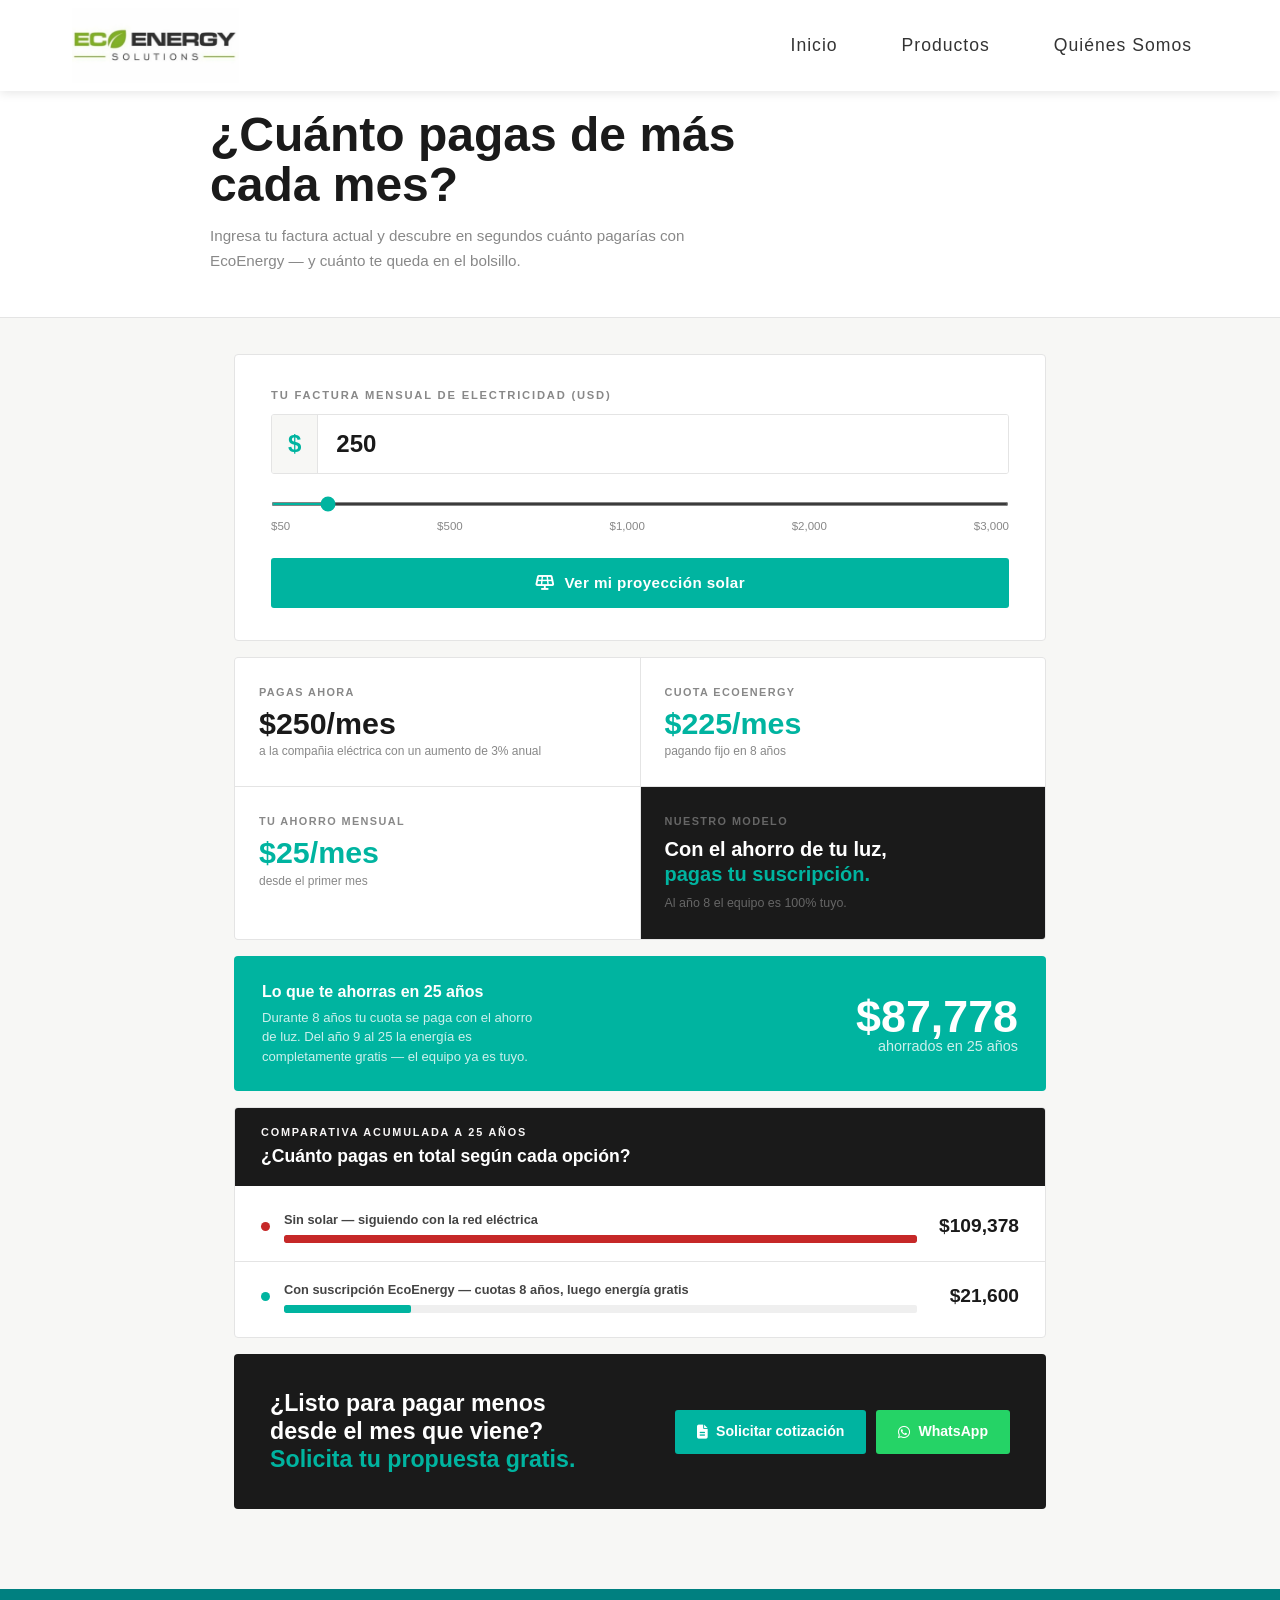
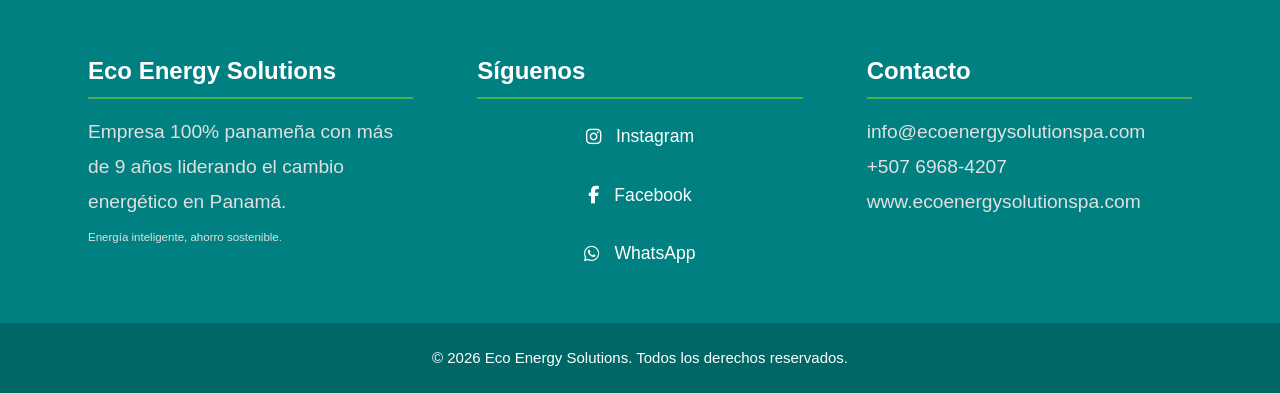
==== commit a8321765: "fix: eliminar costoTotal de la visualización de barras - La barra de EcoEnergy ahora muestra solo to" ====
--- a/calculadora.html
+++ b/calculadora.html
@@ -380,10 +380,10 @@
   document.getElementById('r-ahorro8').textContent = fmt(ahorro25);
 
   // Barras
-const maxVal = Math.max(totalRed25, totalEco25 + costoTotal);
-setTimeout(()=>{document.getElementById('b-red').style.width='100%';document.getElementById('b-eco').style.width=Math.round((totalEco25 + costoTotal) / maxVal * 100) + '%';}, 60);
+const maxVal = Math.max(totalRed25, totalEco25);
+setTimeout(()=>{document.getElementById('b-red').style.width='100%';document.getElementById('b-eco').style.width=Math.round((totalEco25) / maxVal * 100) + '%';}, 60);
 document.getElementById('b-red-val').textContent=fmt(totalRed25);
-document.getElementById('b-eco-val').textContent=fmt(totalEco25 + costoTotal);
+document.getElementById('b-eco-val').textContent=fmt(totalEco25);
 
   // WA precargado
   const msg = encodeURIComponent(`Hola, usé la calculadora de EcoEnergy. Mi factura es de ${fmt(bill)}/mes. Con EcoEnergy pagaría ${fmt(cuota)}/mes y ahorraría ${fmt(ahorro25)} en 25 años. ¿Me pueden enviar una propuesta?`);
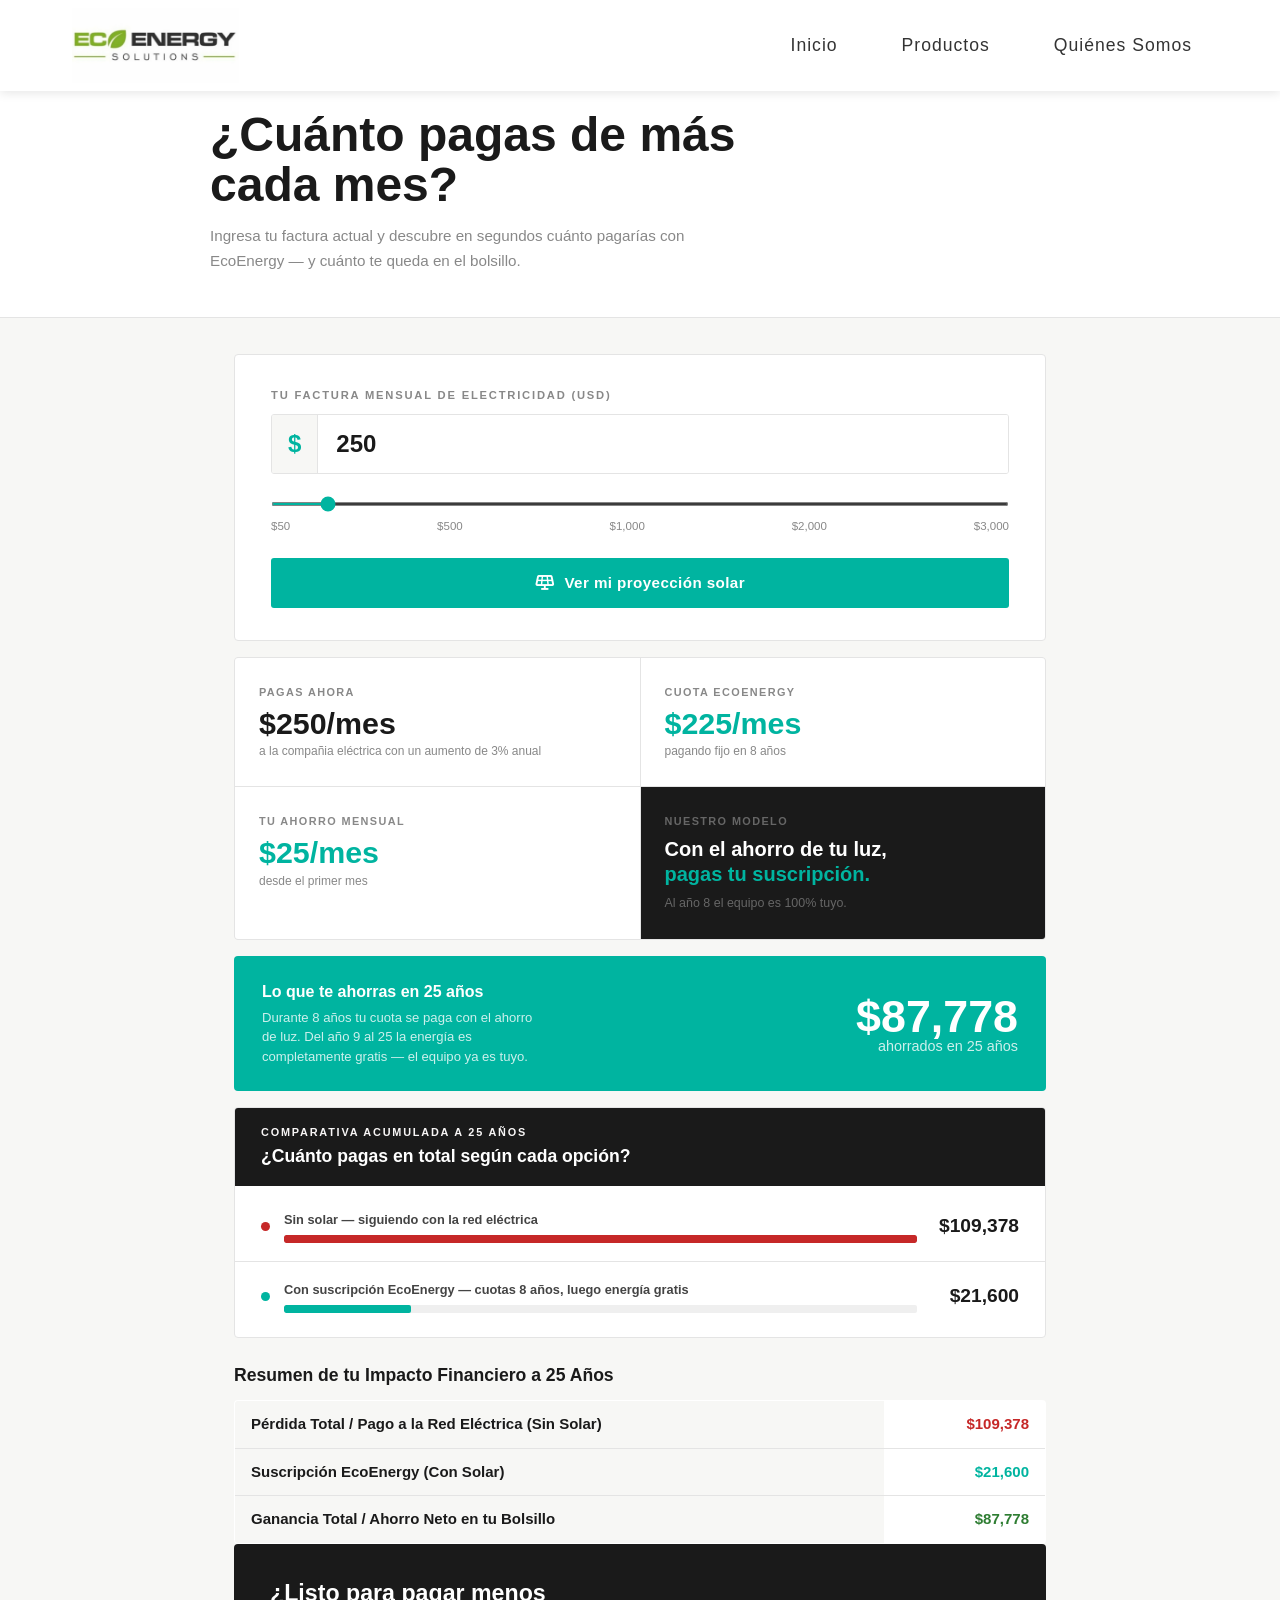
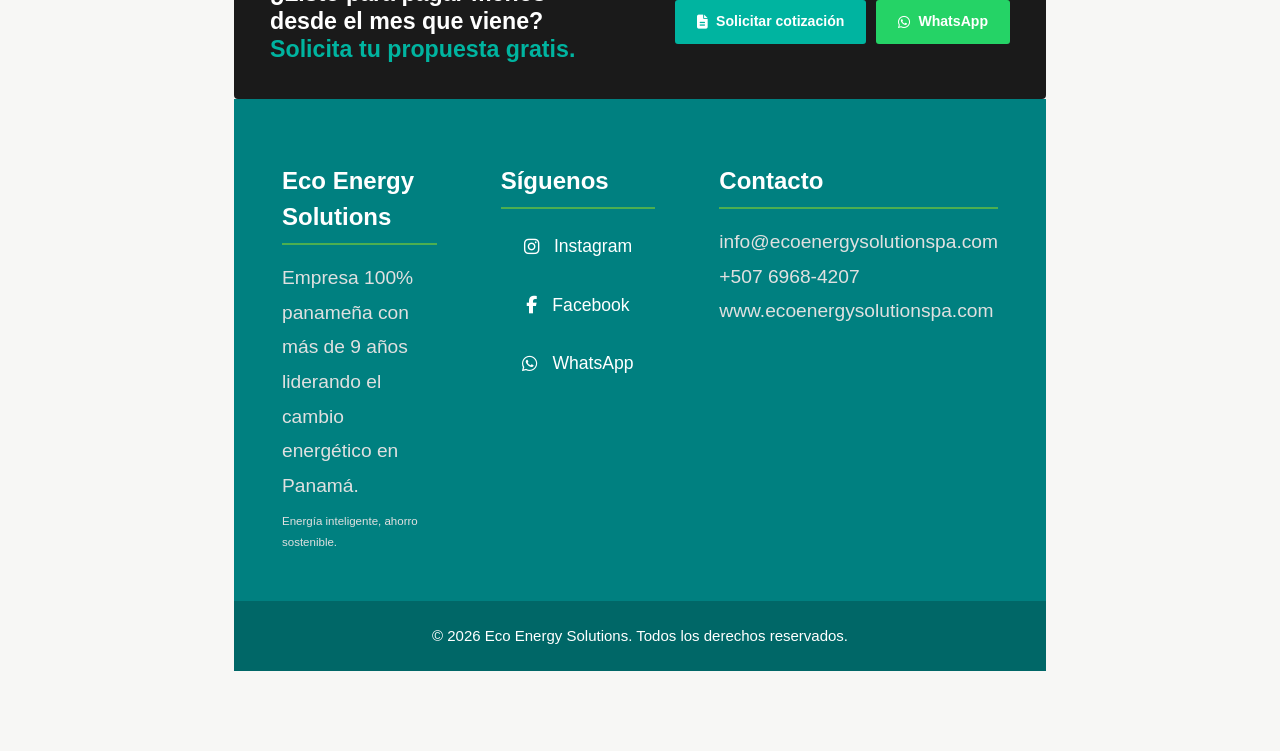
==== commit 805dfc0a: "feat: agregar tabla de resumen financiero a 25 años - Corregir cálculo visual de barras (sin costoTo" ====
--- a/calculadora.html
+++ b/calculadora.html
@@ -298,9 +298,27 @@
           </div>
           <div class="cr-val" id="b-eco-val">—</div>
         </div>
-        </div> <!-- cierra compare-rows -->
+</div> <!-- cierra compare-rows -->
       </div> <!-- cierra compare-card -->
-    </div> <!-- cierra #resultado -->
+
+    <!-- Tabla de Resumen Financiero a 25 Años -->
+    <div class="finance-summary">
+      <h3 style="color:var(--ink);font-size:1.1rem;font-weight:600;margin:24px 0 12px">Resumen de tu Impacto Financiero a 25 Años</h3>
+      <table class="finance-table" style="width:100%;border-collapse:collapse;background:var(--white);border:1px solid var(--line);border-radius:4px;overflow:hidden">
+        <tr style="border-bottom:1px solid var(--line)">
+          <td style="padding:12px 16px;font-weight:600;color:var(--ink);background:var(--bg)">Pérdida Total / Pago a la Red Eléctrica (Sin Solar)</td>
+          <td id="t-red-total" style="padding:12px 16px;font-weight:700;color:#c62828;text-align:right">—</td>
+        </tr>
+        <tr style="border-bottom:1px solid var(--line)">
+          <td style="padding:12px 16px;font-weight:600;color:var(--ink);background:var(--bg)">Suscripción EcoEnergy (Con Solar)</td>
+          <td id="t-eco-total" style="padding:12px 16px;font-weight:700;color:var(--teal);text-align:right">—</td>
+        </tr>
+        <tr>
+          <td style="padding:12px 16px;font-weight:600;color:var(--ink);background:var(--bg)">Ganancia Total / Ahorro Neto en tu Bolsillo</td>
+          <td id="t-ahorro-total" style="padding:12px 16px;font-weight:700;color:#2e7d32;text-align:right">—</td>
+        </tr>
+      </table>
+    </div>
 
     <!-- CTA -->
     <div class="cta-strip">
@@ -380,10 +398,18 @@
   document.getElementById('r-ahorro8').textContent = fmt(ahorro25);
 
   // Barras
-const maxVal = Math.max(totalRed25, totalEco25);
-setTimeout(()=>{document.getElementById('b-red').style.width='100%';document.getElementById('b-eco').style.width=Math.round((totalEco25) / maxVal * 100) + '%';}, 60);
-document.getElementById('b-red-val').textContent=fmt(totalRed25);
-document.getElementById('b-eco-val').textContent=fmt(totalEco25);
+  const maxVal = Math.max(totalRed25, totalEco25);
+  setTimeout(()=>{
+    document.getElementById('b-red').style.width='100%';
+    document.getElementById('b-eco').style.width=Math.round((totalEco25) / maxVal * 100) + '%';
+  }, 60);
+  document.getElementById('b-red-val').textContent=fmt(totalRed25);
+  document.getElementById('b-eco-val').textContent=fmt(totalEco25);
+
+  // Tabla de Resumen Financiero a 25 Años
+  document.getElementById('t-red-total').textContent = fmt(totalRed25);
+  document.getElementById('t-eco-total').textContent = fmt(totalEco25);
+  document.getElementById('t-ahorro-total').textContent = fmt(ahorro25);
 
   // WA precargado
   const msg = encodeURIComponent(`Hola, usé la calculadora de EcoEnergy. Mi factura es de ${fmt(bill)}/mes. Con EcoEnergy pagaría ${fmt(cuota)}/mes y ahorraría ${fmt(ahorro25)} en 25 años. ¿Me pueden enviar una propuesta?`);
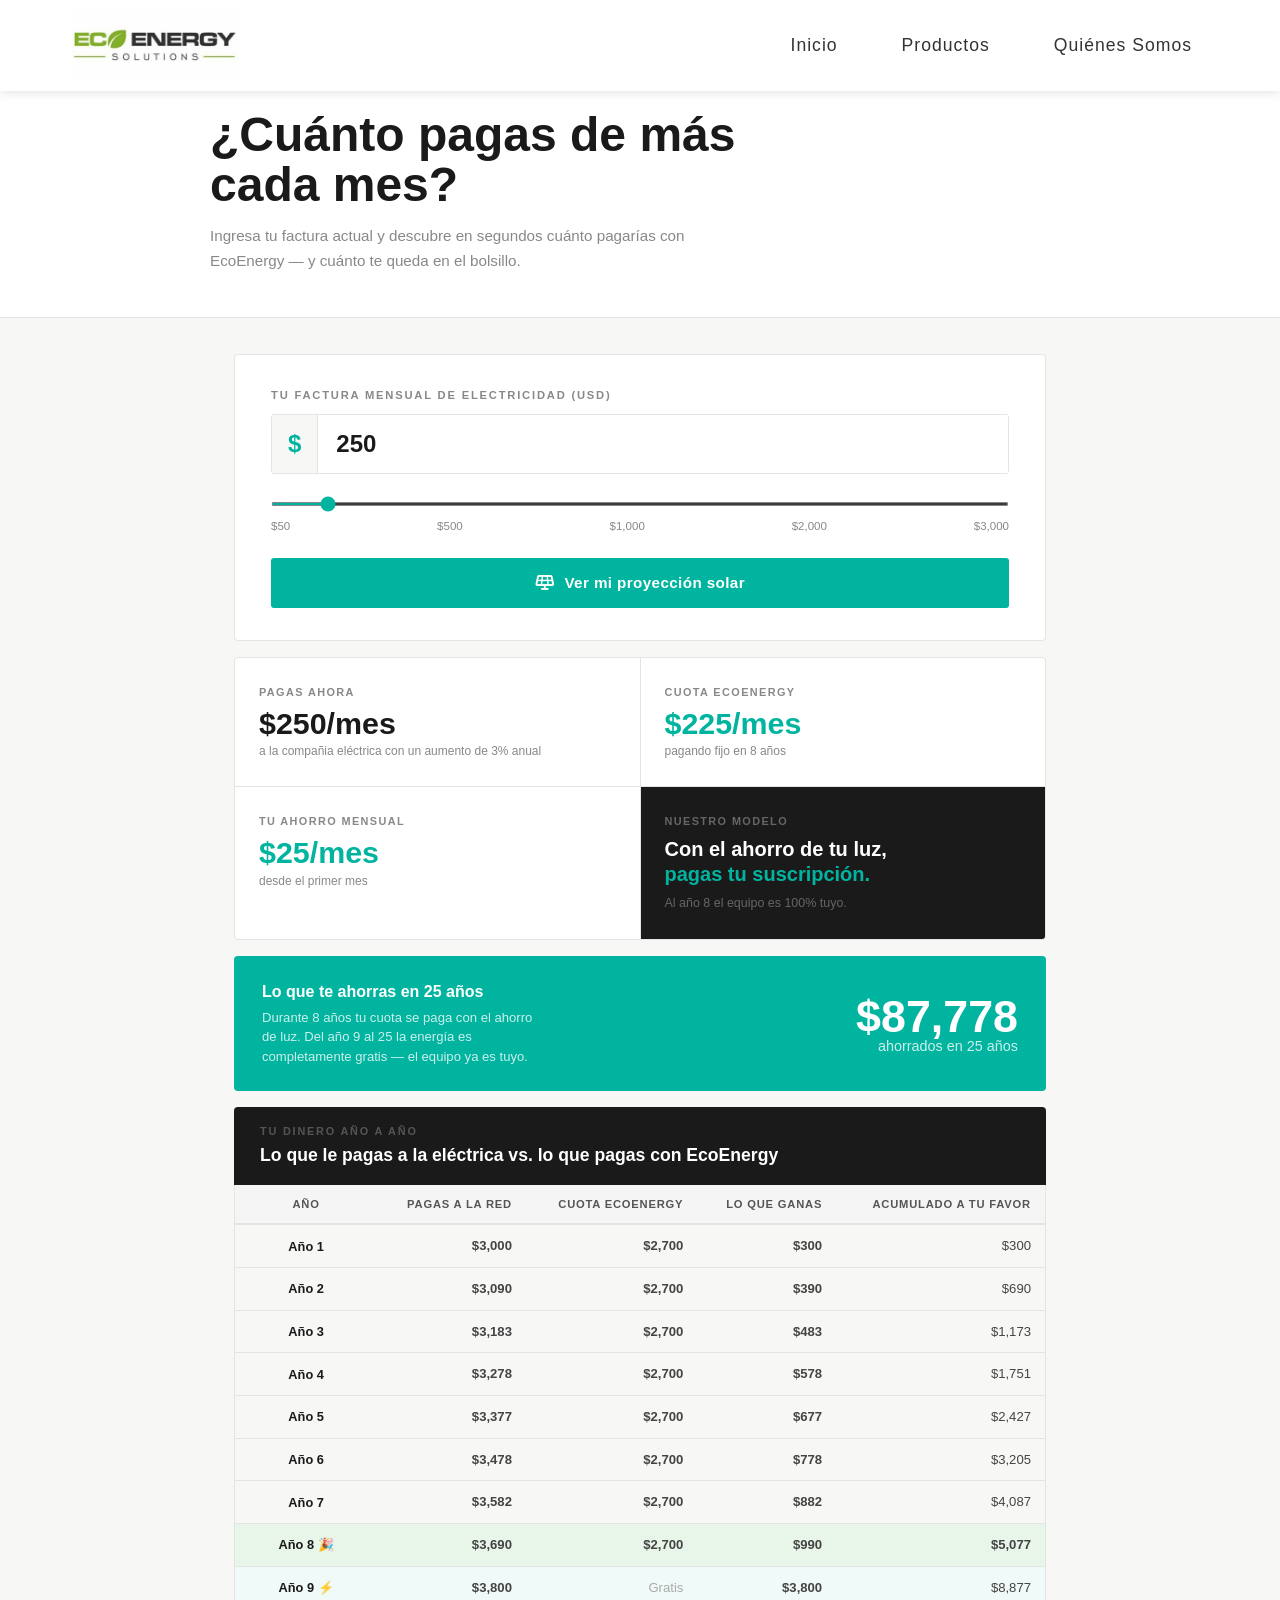
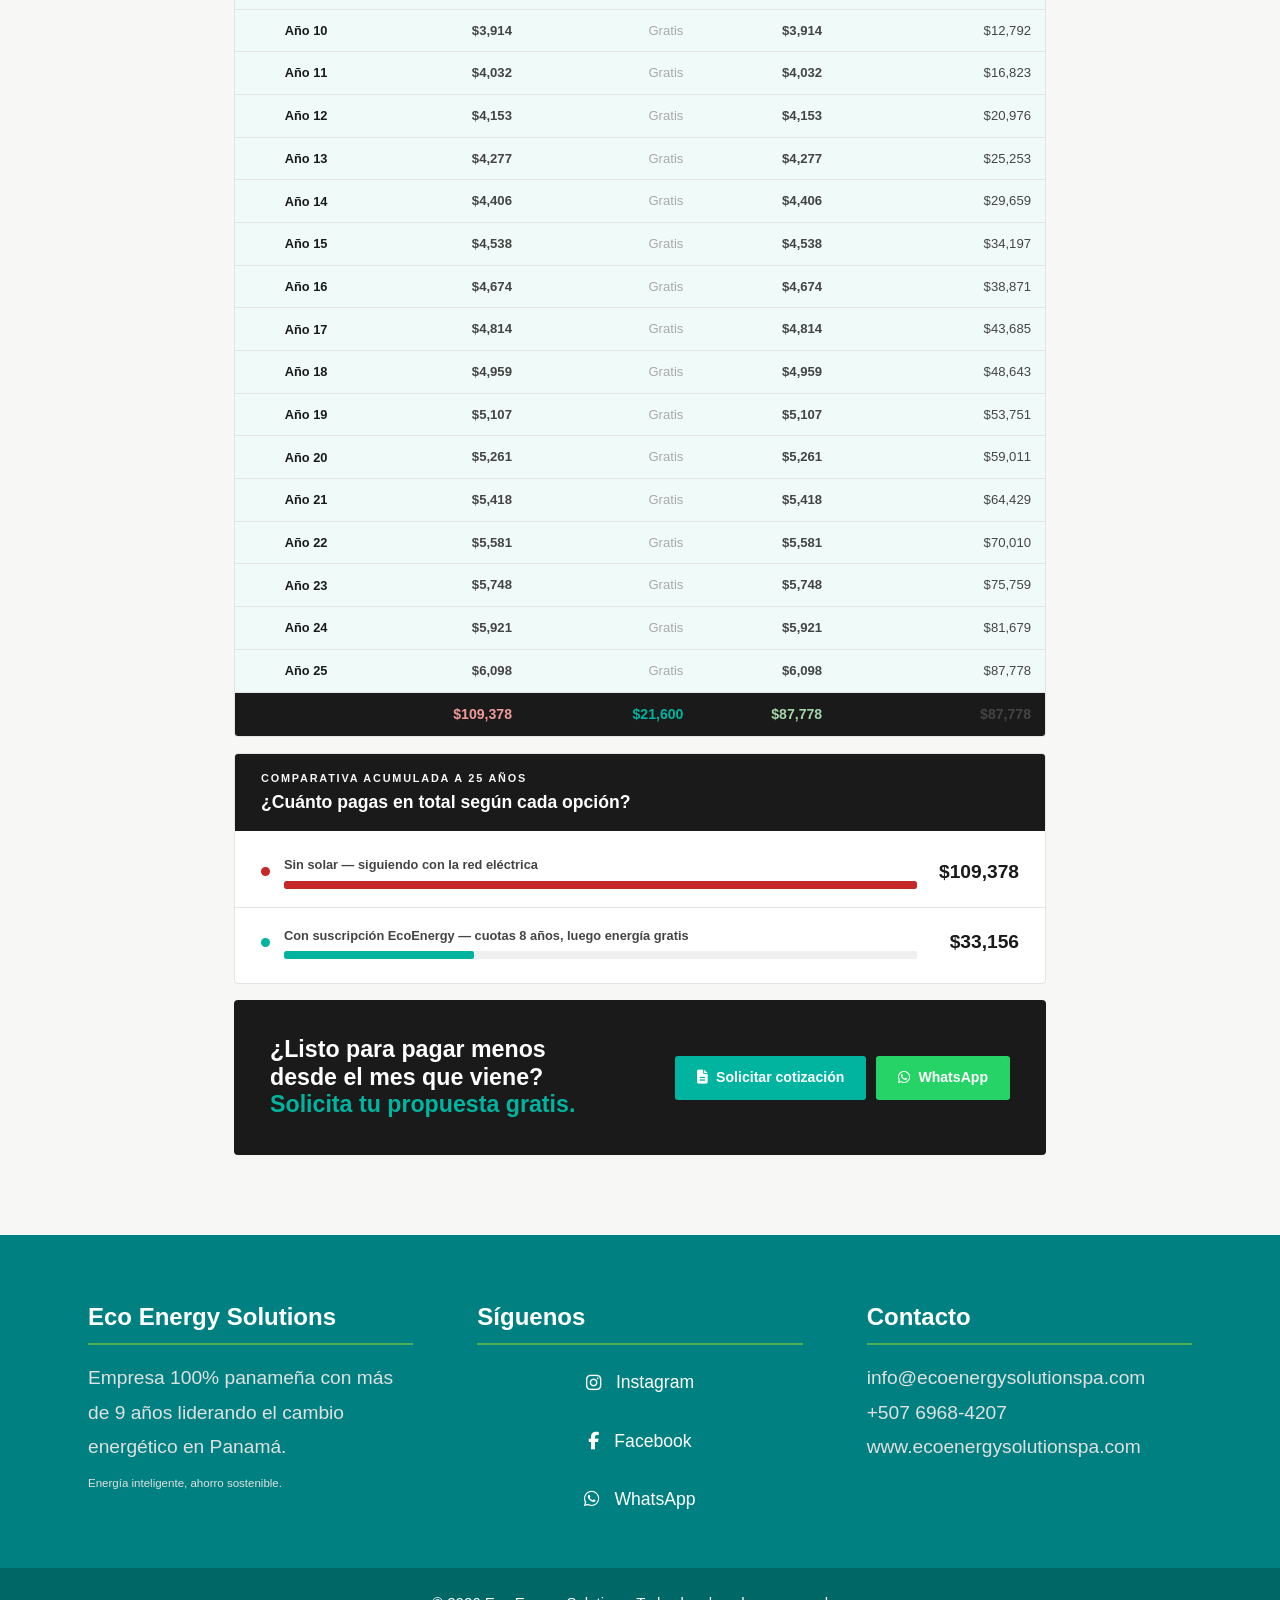
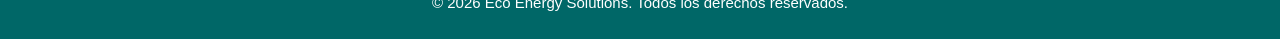
==== commit e5a123ad: "feat: agregar tabla de ganancias año a año en calculadora - Tabla dinámica que muestra factura eléct" ====
--- a/calculadora.html
+++ b/calculadora.html
@@ -192,6 +192,39 @@
   .nav{padding:0 16px}
   .page-header{padding:36px 20px 32px}
 }
+
+/* TABLA DE GANANCIAS */
+.tabla-section{margin-bottom:16px}
+.tabla-header{background:var(--ink);padding:16px 26px;border-radius:4px 4px 0 0}
+.tabla-header p{color:#555;font-size:.68rem;letter-spacing:1.8px;text-transform:uppercase;font-weight:600}
+.tabla-header h2{color:var(--white);font-family:Arial,sans-serif;font-size:1.1rem;font-weight:600;margin-top:3px}
+
+.tabla-flujo{width:100%;border-collapse:collapse;font-size:.82rem}
+.tabla-wrap{border:1px solid var(--line);border-top:none;border-radius:0 0 4px 4px;overflow:hidden;overflow-x:auto}
+.tabla-flujo thead tr{background:#f5f5f5}
+.tabla-flujo thead th{padding:11px 14px;text-align:right;font-weight:700;font-size:.7rem;letter-spacing:.8px;text-transform:uppercase;color:#555;white-space:nowrap;border-bottom:2px solid var(--line)}
+.tabla-flujo thead th:first-child{text-align:center}
+.tabla-flujo tbody td{padding:11px 14px;text-align:right;color:var(--ink2);border-bottom:1px solid var(--line)}
+.tabla-flujo tbody td:first-child{text-align:center;font-weight:700;color:var(--ink);font-size:.8rem}
+.tabla-flujo tbody tr:last-child td{border-bottom:none}
+.tabla-flujo tbody tr:hover{background:#fafff9}
+
+/* Columna red — rojo suave */
+.col-red{color:#c62828;font-weight:600}
+/* Columna eco — teal */
+.col-eco{color:var(--teal);font-weight:700}
+/* Columna ahorro — verde oscuro destacado */
+.col-win{color:#1b5e20;font-weight:700}
+/* Fila año 8 — equipo libre */
+.row-libre td{background:#e8f5e9;font-weight:700;color:#1b5e20}
+/* Filas años 9+ — energía gratis */
+.row-gratis td{background:#f0faf8}
+.row-gratis .col-eco{color:#888;font-weight:400}
+/* Fila total */
+.row-total td{background:var(--ink);color:var(--white);font-weight:700;font-size:.88rem}
+.row-total .col-red{color:#ef9a9a;font-weight:700}
+.row-total .col-eco{color:var(--teal);font-weight:700}
+.row-total .col-win{color:#a5d6a7;font-weight:700}
 </style>
 </head>
 <body>
@@ -272,6 +305,28 @@
       <div class="ab-num">
         <span id="r-ahorro8">—</span>
         <small>ahorrados en 25 años</small>
+      </div>
+    </div>
+
+    <!-- TABLA DE GANANCIAS AÑO A AÑO -->
+    <div class="tabla-section">
+      <div class="tabla-header">
+        <p>Tu dinero año a año</p>
+        <h2>Lo que le pagas a la eléctrica vs. lo que pagas con EcoEnergy</h2>
+      </div>
+      <div class="tabla-wrap">
+        <table class="tabla-flujo">
+          <thead>
+            <tr>
+              <th>Año</th>
+              <th class="col-red">Pagas a la red</th>
+              <th class="col-eco">Cuota EcoEnergy</th>
+              <th class="col-win">Lo que ganas</th>
+              <th>Acumulado a tu favor</th>
+            </tr>
+          </thead>
+          <tbody id="flujo-body"></tbody>
+        </table>
       </div>
     </div>
 
@@ -298,27 +353,9 @@
           </div>
           <div class="cr-val" id="b-eco-val">—</div>
         </div>
-</div> <!-- cierra compare-rows -->
+        </div> <!-- cierra compare-rows -->
       </div> <!-- cierra compare-card -->
-
-    <!-- Tabla de Resumen Financiero a 25 Años -->
-    <div class="finance-summary">
-      <h3 style="color:var(--ink);font-size:1.1rem;font-weight:600;margin:24px 0 12px">Resumen de tu Impacto Financiero a 25 Años</h3>
-      <table class="finance-table" style="width:100%;border-collapse:collapse;background:var(--white);border:1px solid var(--line);border-radius:4px;overflow:hidden">
-        <tr style="border-bottom:1px solid var(--line)">
-          <td style="padding:12px 16px;font-weight:600;color:var(--ink);background:var(--bg)">Pérdida Total / Pago a la Red Eléctrica (Sin Solar)</td>
-          <td id="t-red-total" style="padding:12px 16px;font-weight:700;color:#c62828;text-align:right">—</td>
-        </tr>
-        <tr style="border-bottom:1px solid var(--line)">
-          <td style="padding:12px 16px;font-weight:600;color:var(--ink);background:var(--bg)">Suscripción EcoEnergy (Con Solar)</td>
-          <td id="t-eco-total" style="padding:12px 16px;font-weight:700;color:var(--teal);text-align:right">—</td>
-        </tr>
-        <tr>
-          <td style="padding:12px 16px;font-weight:600;color:var(--ink);background:var(--bg)">Ganancia Total / Ahorro Neto en tu Bolsillo</td>
-          <td id="t-ahorro-total" style="padding:12px 16px;font-weight:700;color:#2e7d32;text-align:right">—</td>
-        </tr>
-      </table>
-    </div>
+    </div> <!-- cierra #resultado -->
 
     <!-- CTA -->
     <div class="cta-strip">
@@ -386,33 +423,67 @@
   document.getElementById('r-cuota').textContent     = fmt(cuota) + '/mes';
   document.getElementById('r-ahorro-mes').textContent = fmt(ahorroMes) + '/mes';
 
-// Ahorro acumulado 25 años
-  let ahorro25 = 0, totalRed25 = 0, totalEco25 = 0;
-  for(let y = 1; y <= 25; y++){
-    const redAnual   = bill * 12 * Math.pow(1 + TASA_ALZA, y - 1);
-    totalRed25      += redAnual;
-    const cuotaAnual = y <= ANOS_SUB ? cuota * 12 : 0;
-    totalEco25      += cuotaAnual;
-    ahorro25 += (redAnual - cuotaAnual);
-  }
-  document.getElementById('r-ahorro8').textContent = fmt(ahorro25);
-
-  // Barras
-  const maxVal = Math.max(totalRed25, totalEco25);
-  setTimeout(()=>{
-    document.getElementById('b-red').style.width='100%';
-    document.getElementById('b-eco').style.width=Math.round((totalEco25) / maxVal * 100) + '%';
-  }, 60);
-  document.getElementById('b-red-val').textContent=fmt(totalRed25);
-  document.getElementById('b-eco-val').textContent=fmt(totalEco25);
-
-  // Tabla de Resumen Financiero a 25 Años
-  document.getElementById('t-red-total').textContent = fmt(totalRed25);
-  document.getElementById('t-eco-total').textContent = fmt(totalEco25);
-  document.getElementById('t-ahorro-total').textContent = fmt(ahorro25);
-
-  // WA precargado
-  const msg = encodeURIComponent(`Hola, usé la calculadora de EcoEnergy. Mi factura es de ${fmt(bill)}/mes. Con EcoEnergy pagaría ${fmt(cuota)}/mes y ahorraría ${fmt(ahorro25)} en 25 años. ¿Me pueden enviar una propuesta?`);
+// Loop 25 años — tabla + acumulados
+let ahorro25 = 0, totalRed25 = 0, totalEco25 = 0, acumulado = 0;
+let tablaHTML = '';
+
+for(let y = 1; y <= 25; y++){
+  const redAnual = bill * 12 * Math.pow(1 + TASA_ALZA, y - 1);
+  totalRed25 += redAnual;
+
+  // Años 1-8: paga cuota. Años 9-25: energía gratis ($0)
+  const cuotaAnual = y <= ANOS_SUB ? cuota * 12 : 0;
+  totalEco25 += cuotaAnual;
+
+  const gananciaAnual = redAnual - cuotaAnual;
+  ahorro25 += gananciaAnual;
+  acumulado += gananciaAnual;
+
+  // Clases especiales por fila
+  let rowClass = '';
+  if(y === ANOS_SUB) rowClass = 'row-libre';
+  else if(y > ANOS_SUB) rowClass = 'row-gratis';
+
+  // Etiqueta especial
+  let yearLabel = `Año ${y}`;
+  if(y === ANOS_SUB) yearLabel = `Año ${y} 🎉`;
+  if(y === ANOS_SUB + 1) yearLabel = `Año ${y} ⚡`;
+
+  // Texto cuota
+  const cuotaTexto = cuotaAnual > 0 ? fmt(cuotaAnual) : '<span style="color:#aaa;font-weight:400">Gratis</span>';
+
+  tablaHTML += `<tr class="${rowClass}">
+    <td>${yearLabel}</td>
+    <td class="col-red">${fmt(redAnual)}</td>
+    <td class="col-eco">${cuotaTexto}</td>
+    <td class="col-win">${fmt(gananciaAnual)}</td>
+    <td>${fmt(acumulado)}</td>
+  </tr>`;
+}
+
+// Fila TOTAL
+tablaHTML += `<tr class="row-total">
+  <td>TOTAL 25 AÑOS</td>
+  <td class="col-red">${fmt(totalRed25)}</td>
+  <td class="col-eco">${fmt(totalEco25)}</td>
+  <td class="col-win">${fmt(ahorro25)}</td>
+  <td>${fmt(ahorro25)}</td>
+</tr>`;
+
+document.getElementById('flujo-body').innerHTML = tablaHTML;
+document.getElementById('r-ahorro8').textContent = fmt(ahorro25);
+
+  // Barras (igual que antes)
+const maxVal = Math.max(totalRed25, totalEco25 + costoTotal);
+setTimeout(()=>{
+  document.getElementById('b-red').style.width = '100%';
+  document.getElementById('b-eco').style.width = Math.round((totalEco25 + costoTotal) / maxVal * 100) + '%';
+}, 60);
+document.getElementById('b-red-val').textContent = fmt(totalRed25);
+document.getElementById('b-eco-val').textContent = fmt(totalEco25 + costoTotal);
+
+// WA precargado
+const msg = encodeURIComponent(`Hola, usé la calculadora de EcoEnergy. Mi factura es de ${fmt(bill)}/mes. Con EcoEnergy pagaría ${fmt(cuota)}/mes y ganaría ${fmt(ahorro25)} en 25 años. ¿Me pueden enviar una propuesta?`);
   document.getElementById('wa-btn').href = `https://wa.me/50769684207?text=${msg}`;
 
   // Mostrar resultado
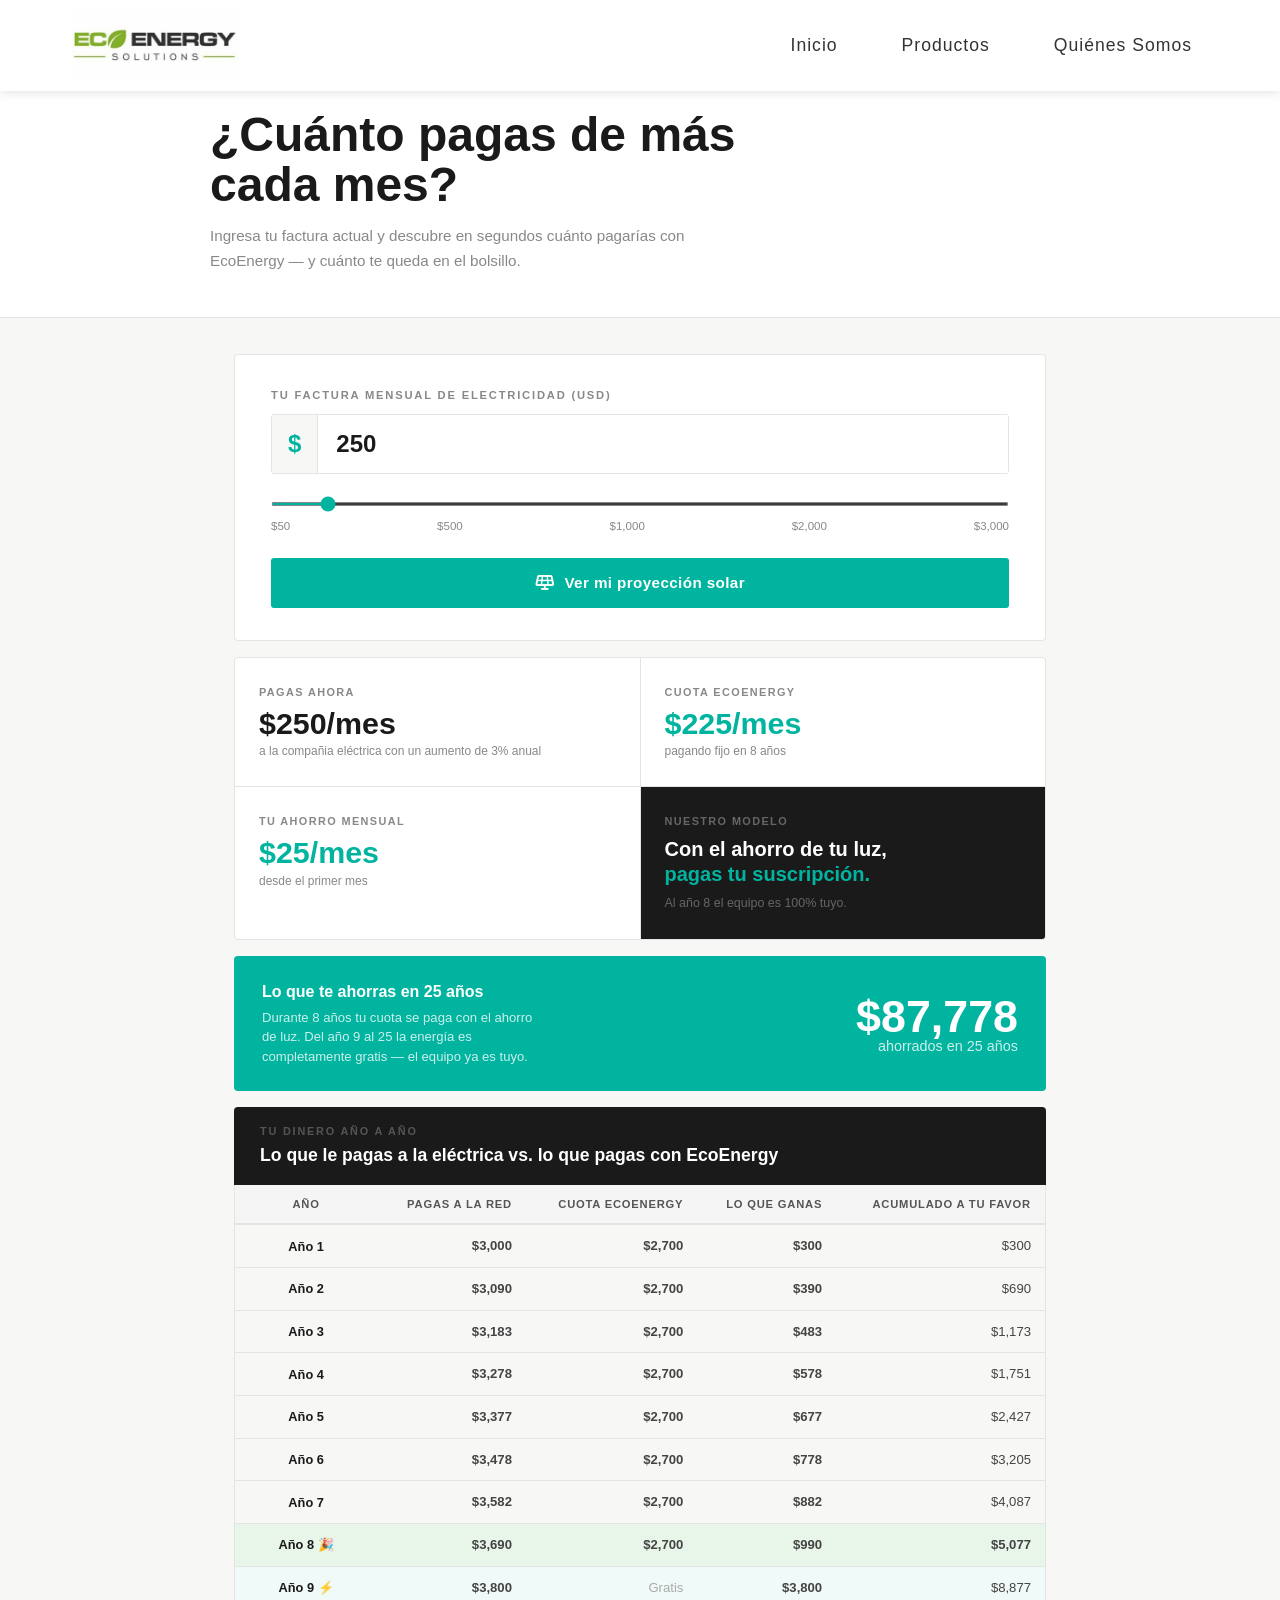
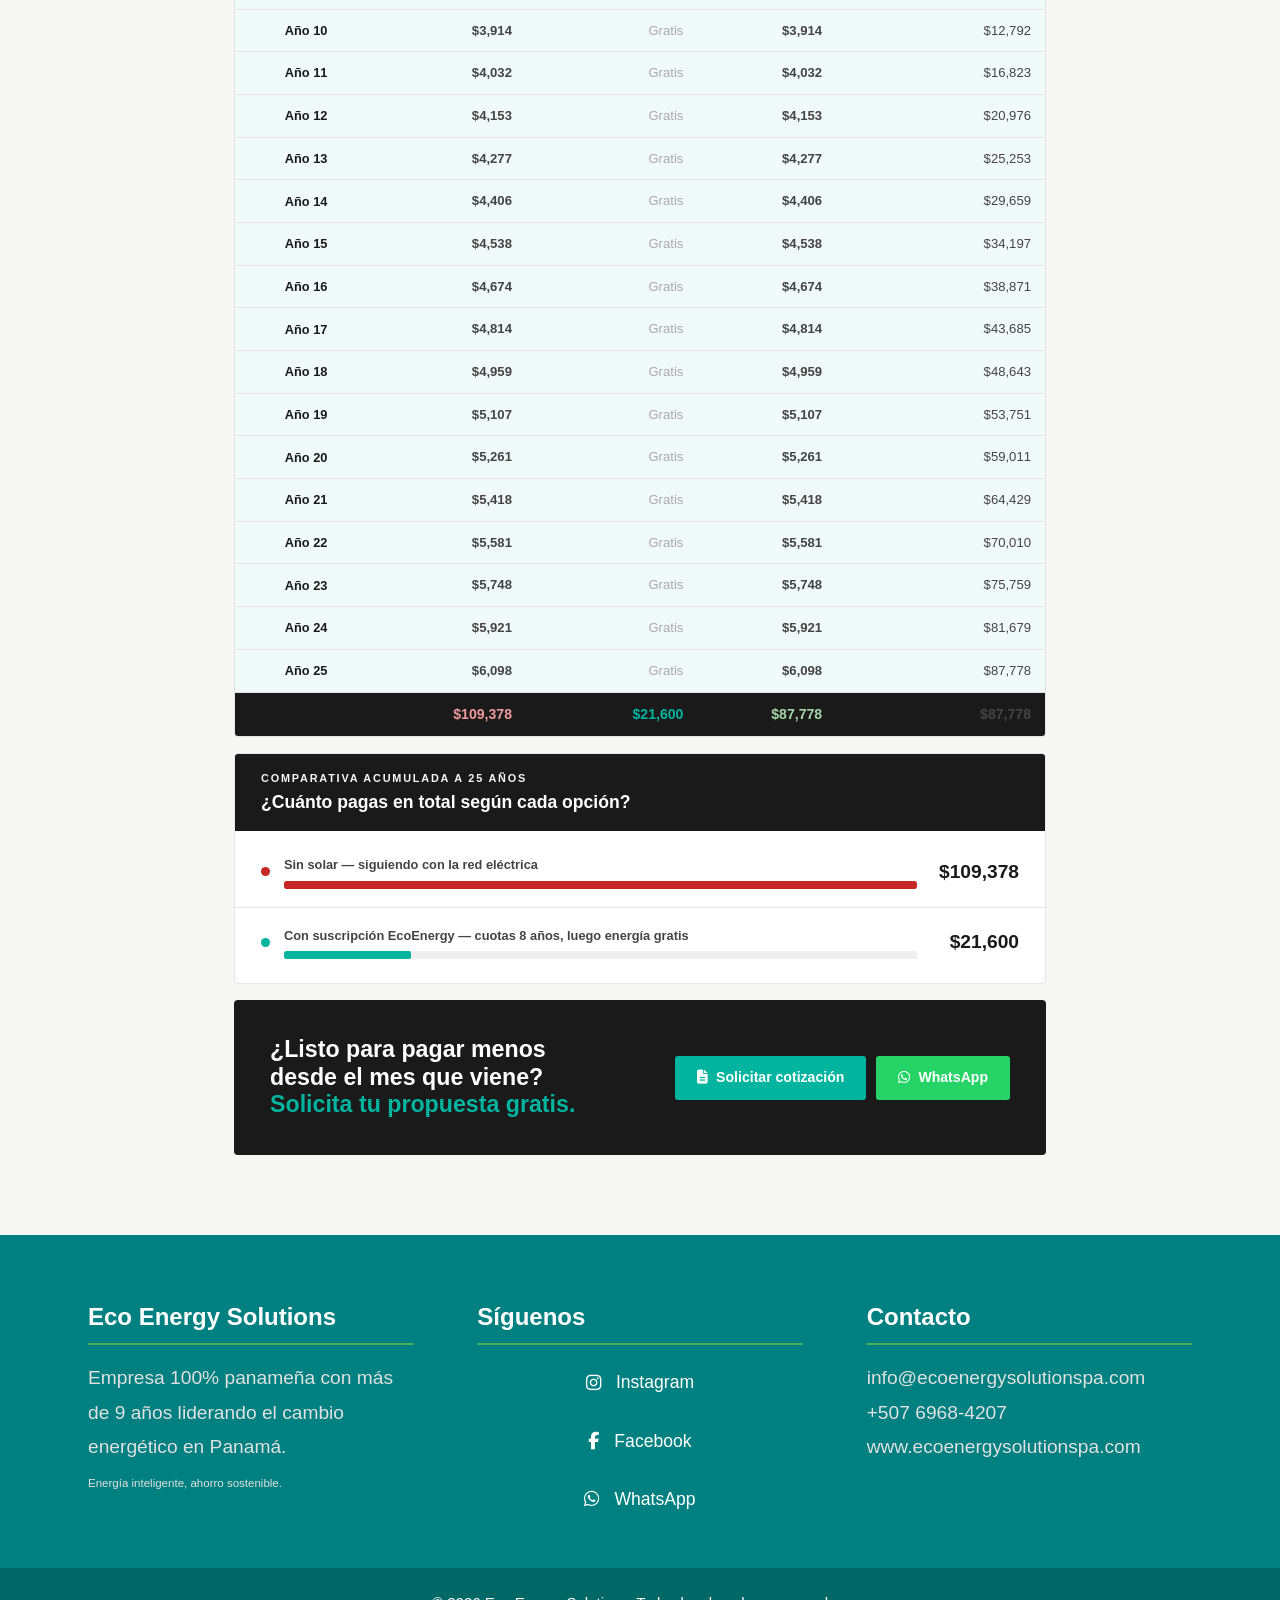
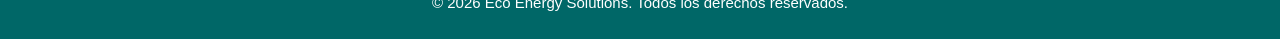
==== commit 6d2f9a27: "fix: sincronizar barra con tabla (sin costoTotal)" ====
--- a/calculadora.html
+++ b/calculadora.html
@@ -473,14 +473,14 @@
 document.getElementById('flujo-body').innerHTML = tablaHTML;
 document.getElementById('r-ahorro8').textContent = fmt(ahorro25);
 
-  // Barras (igual que antes)
-const maxVal = Math.max(totalRed25, totalEco25 + costoTotal);
-setTimeout(()=>{
-  document.getElementById('b-red').style.width = '100%';
-  document.getElementById('b-eco').style.width = Math.round((totalEco25 + costoTotal) / maxVal * 100) + '%';
-}, 60);
-document.getElementById('b-red-val').textContent = fmt(totalRed25);
-document.getElementById('b-eco-val').textContent = fmt(totalEco25 + costoTotal);
+  // Barras
+  const maxVal = Math.max(totalRed25, totalEco25);
+  setTimeout(()=>{
+    document.getElementById('b-red').style.width = '100%';
+    document.getElementById('b-eco').style.width = Math.round((totalEco25) / maxVal * 100) + '%';
+  }, 60);
+  document.getElementById('b-red-val').textContent = fmt(totalRed25);
+  document.getElementById('b-eco-val').textContent = fmt(totalEco25);
 
 // WA precargado
 const msg = encodeURIComponent(`Hola, usé la calculadora de EcoEnergy. Mi factura es de ${fmt(bill)}/mes. Con EcoEnergy pagaría ${fmt(cuota)}/mes y ganaría ${fmt(ahorro25)} en 25 años. ¿Me pueden enviar una propuesta?`);
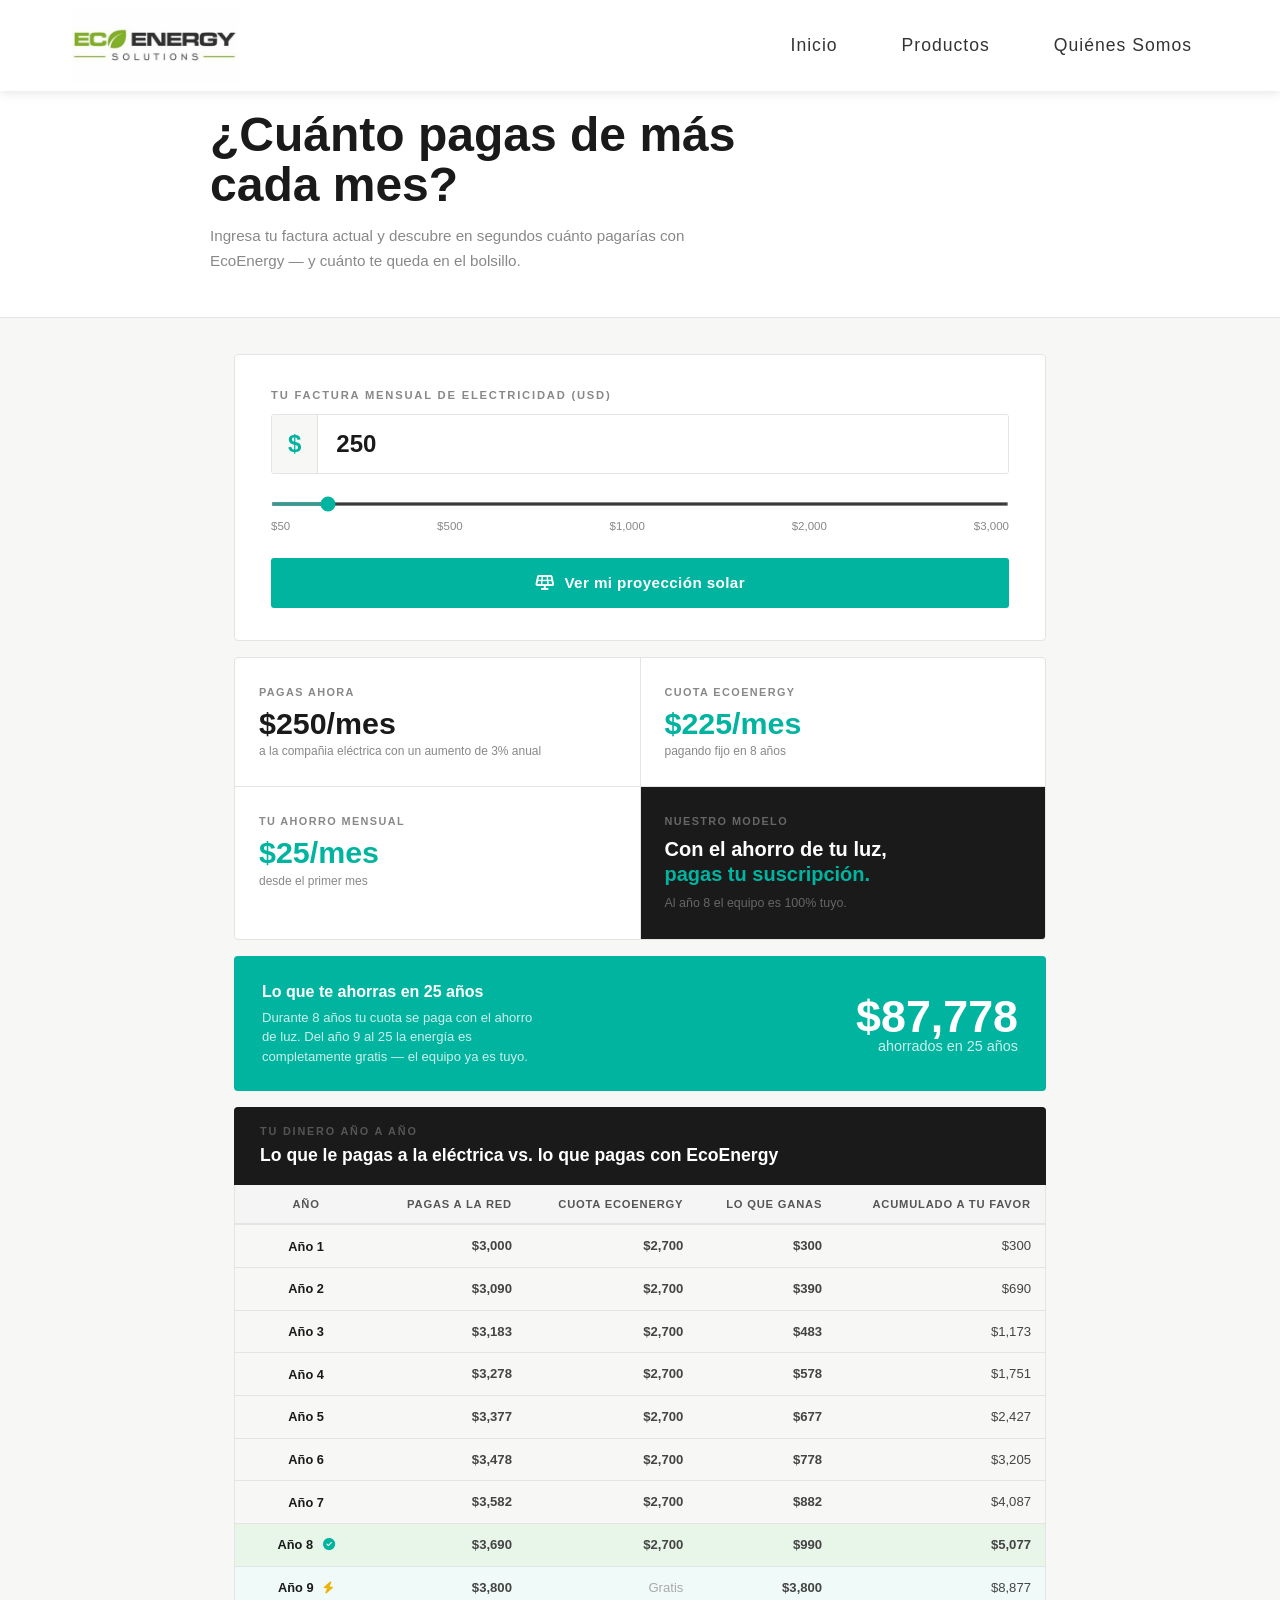
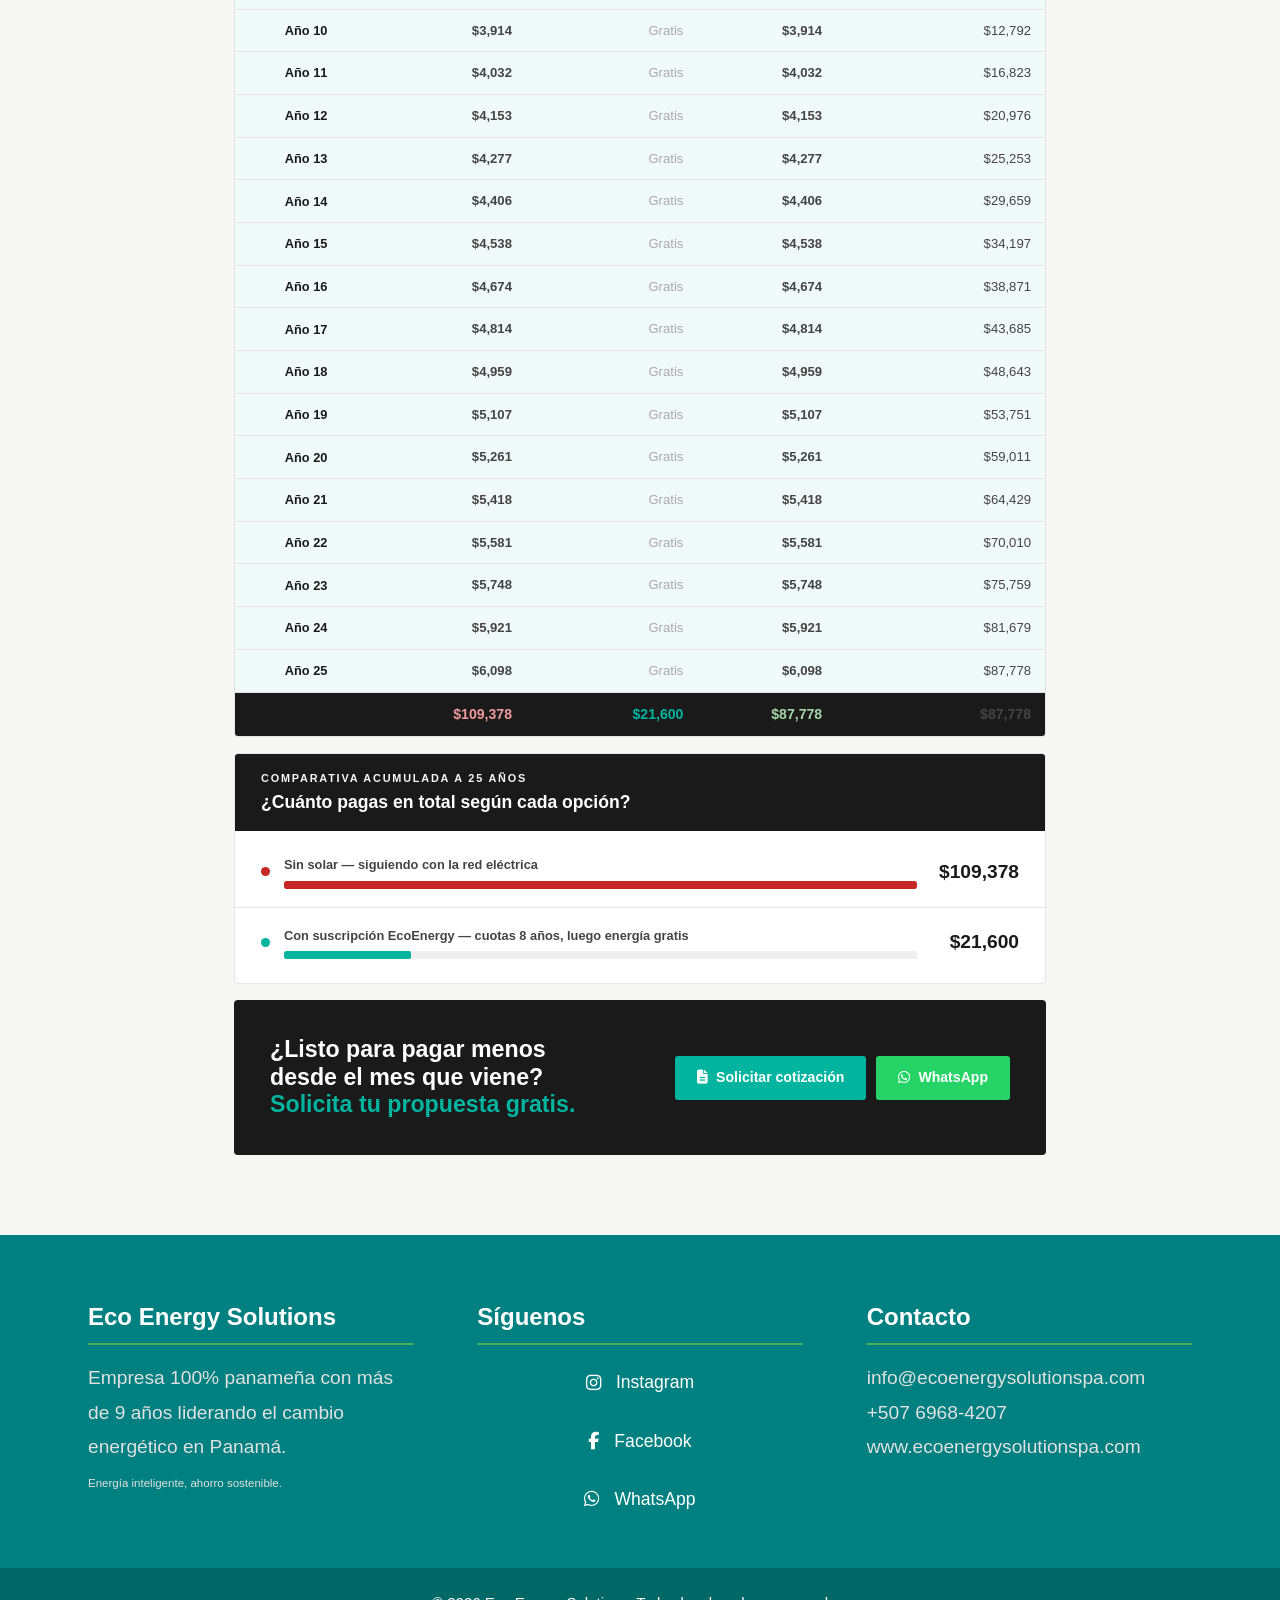
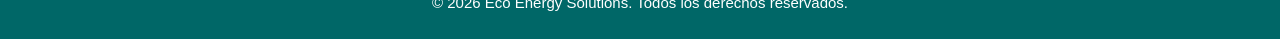
==== commit 99d81c0e: "refactor: usar iconos FontAwesome en tabla (check-circle y bolt)" ====
--- a/calculadora.html
+++ b/calculadora.html
@@ -446,8 +446,14 @@
 
   // Etiqueta especial
   let yearLabel = `Año ${y}`;
-  if(y === ANOS_SUB) yearLabel = `Año ${y} 🎉`;
-  if(y === ANOS_SUB + 1) yearLabel = `Año ${y} ⚡`;
+  if(y === ANOS_SUB) {
+    // Icono de completado/logro en color Teal
+    yearLabel = `Año ${y} <i class="fas fa-check-circle" style="color: var(--teal); margin-left: 6px; font-size: 0.95em;" title="Equipo 100% pagado"></i>`;
+  }
+  if(y === ANOS_SUB + 1) {
+    // Icono de energía limpia en color amarillo/dorado profesional
+    yearLabel = `Año ${y} <i class="fas fa-bolt" style="color: #eab308; margin-left: 6px; font-size: 0.95em;" title="Inicia energía gratis"></i>`;
+  }
 
   // Texto cuota
   const cuotaTexto = cuotaAnual > 0 ? fmt(cuotaAnual) : '<span style="color:#aaa;font-weight:400">Gratis</span>';
